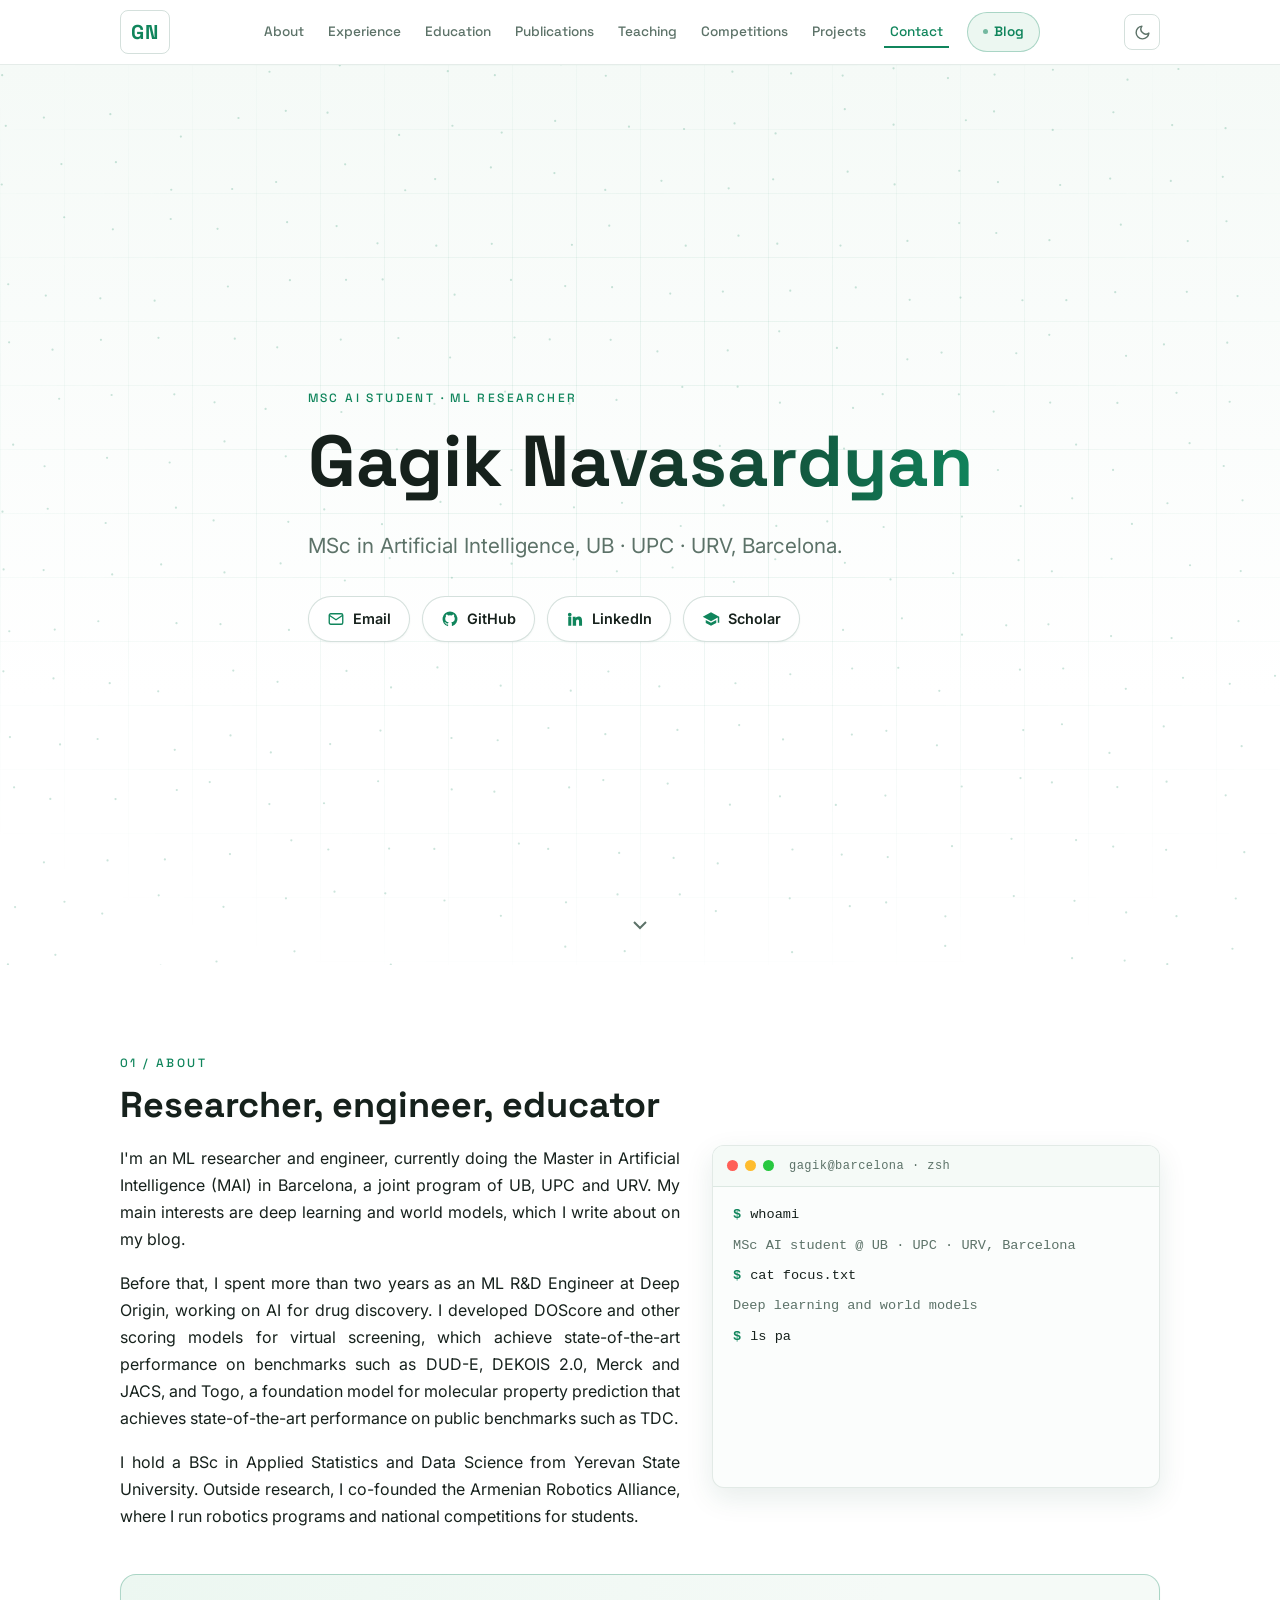
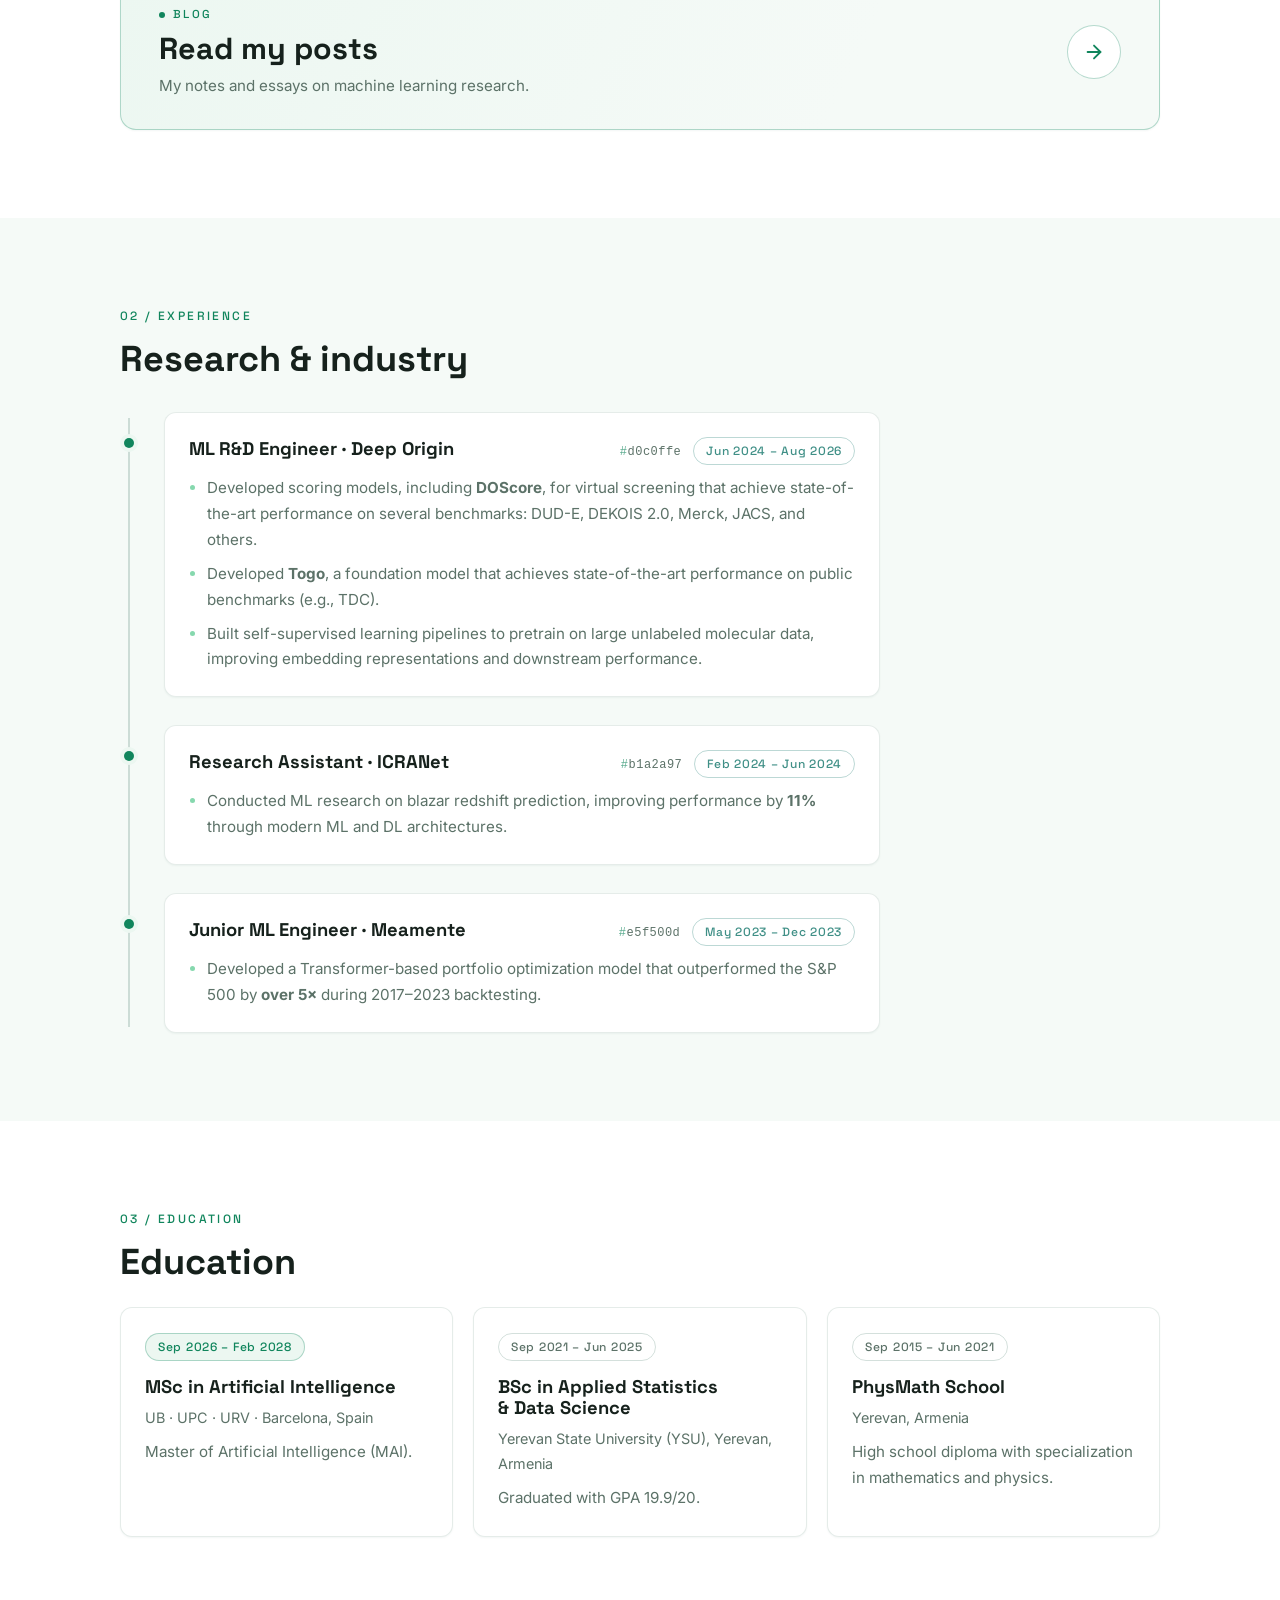
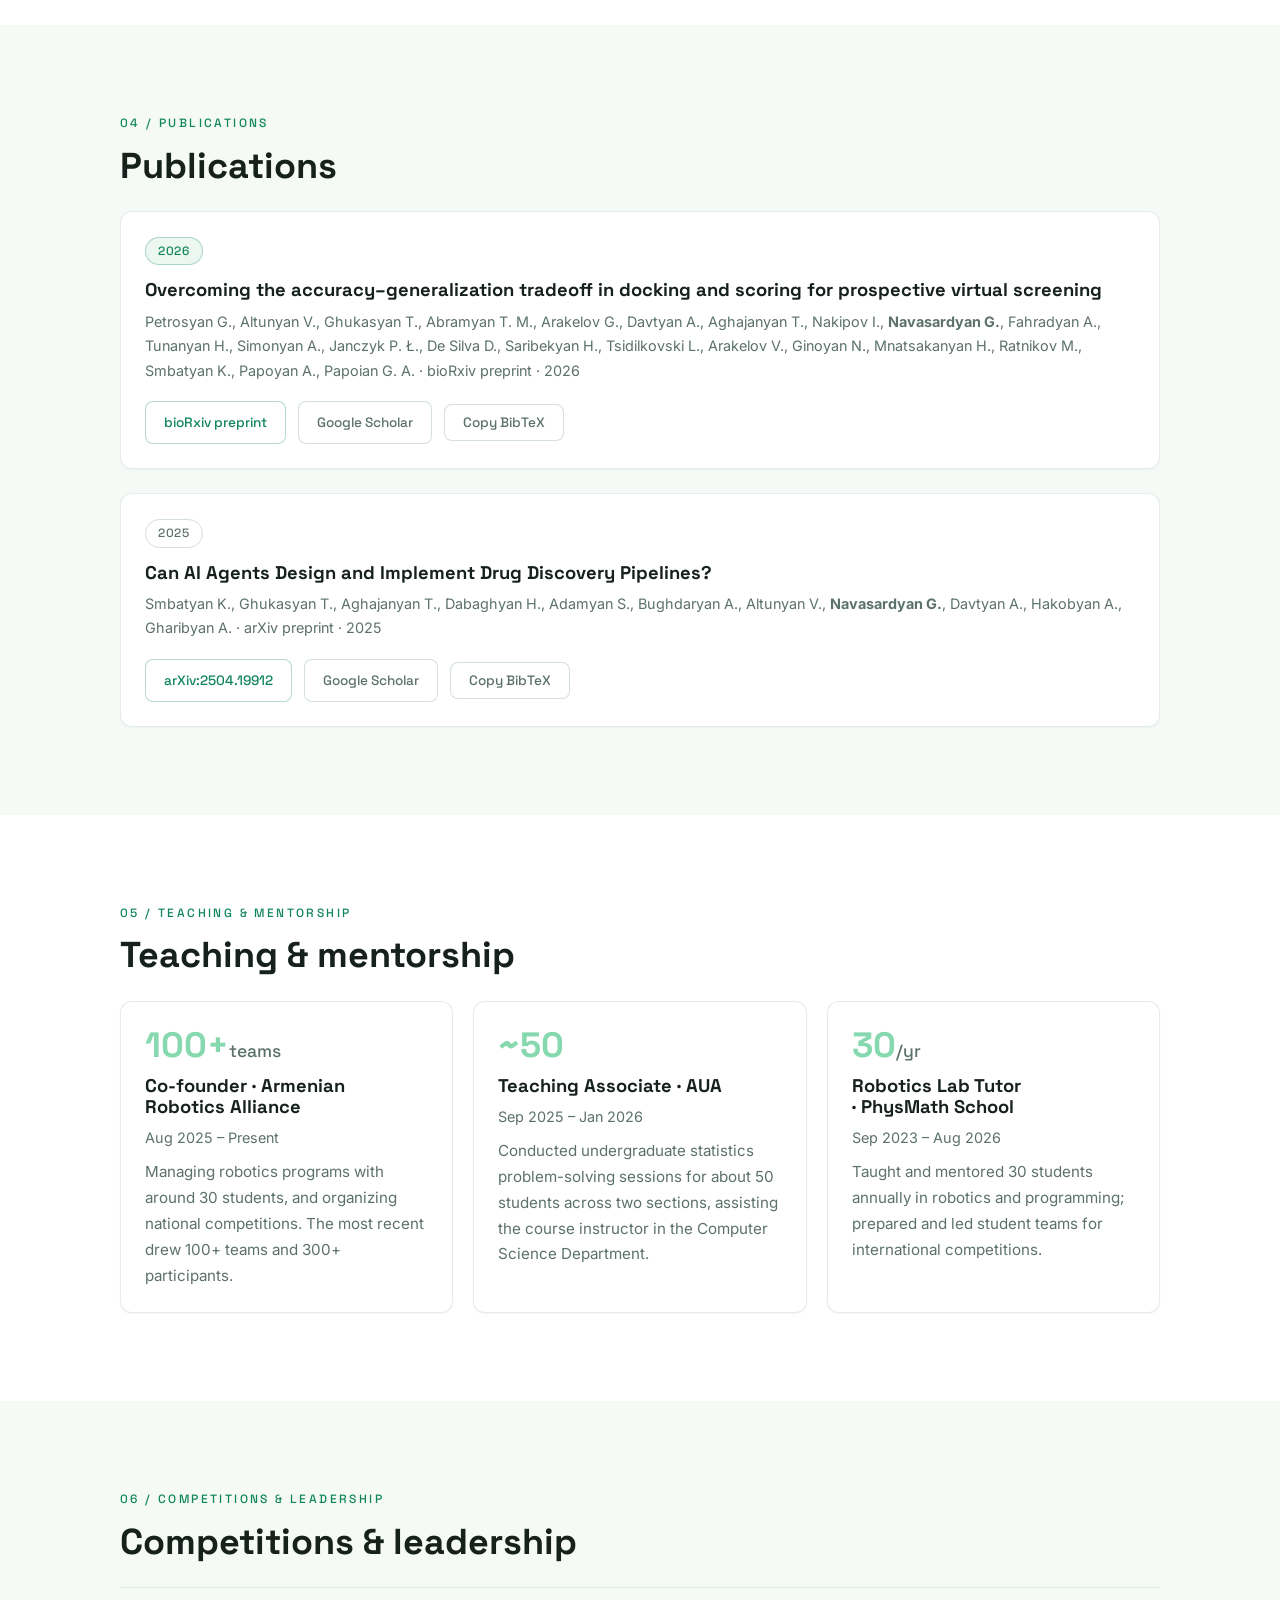
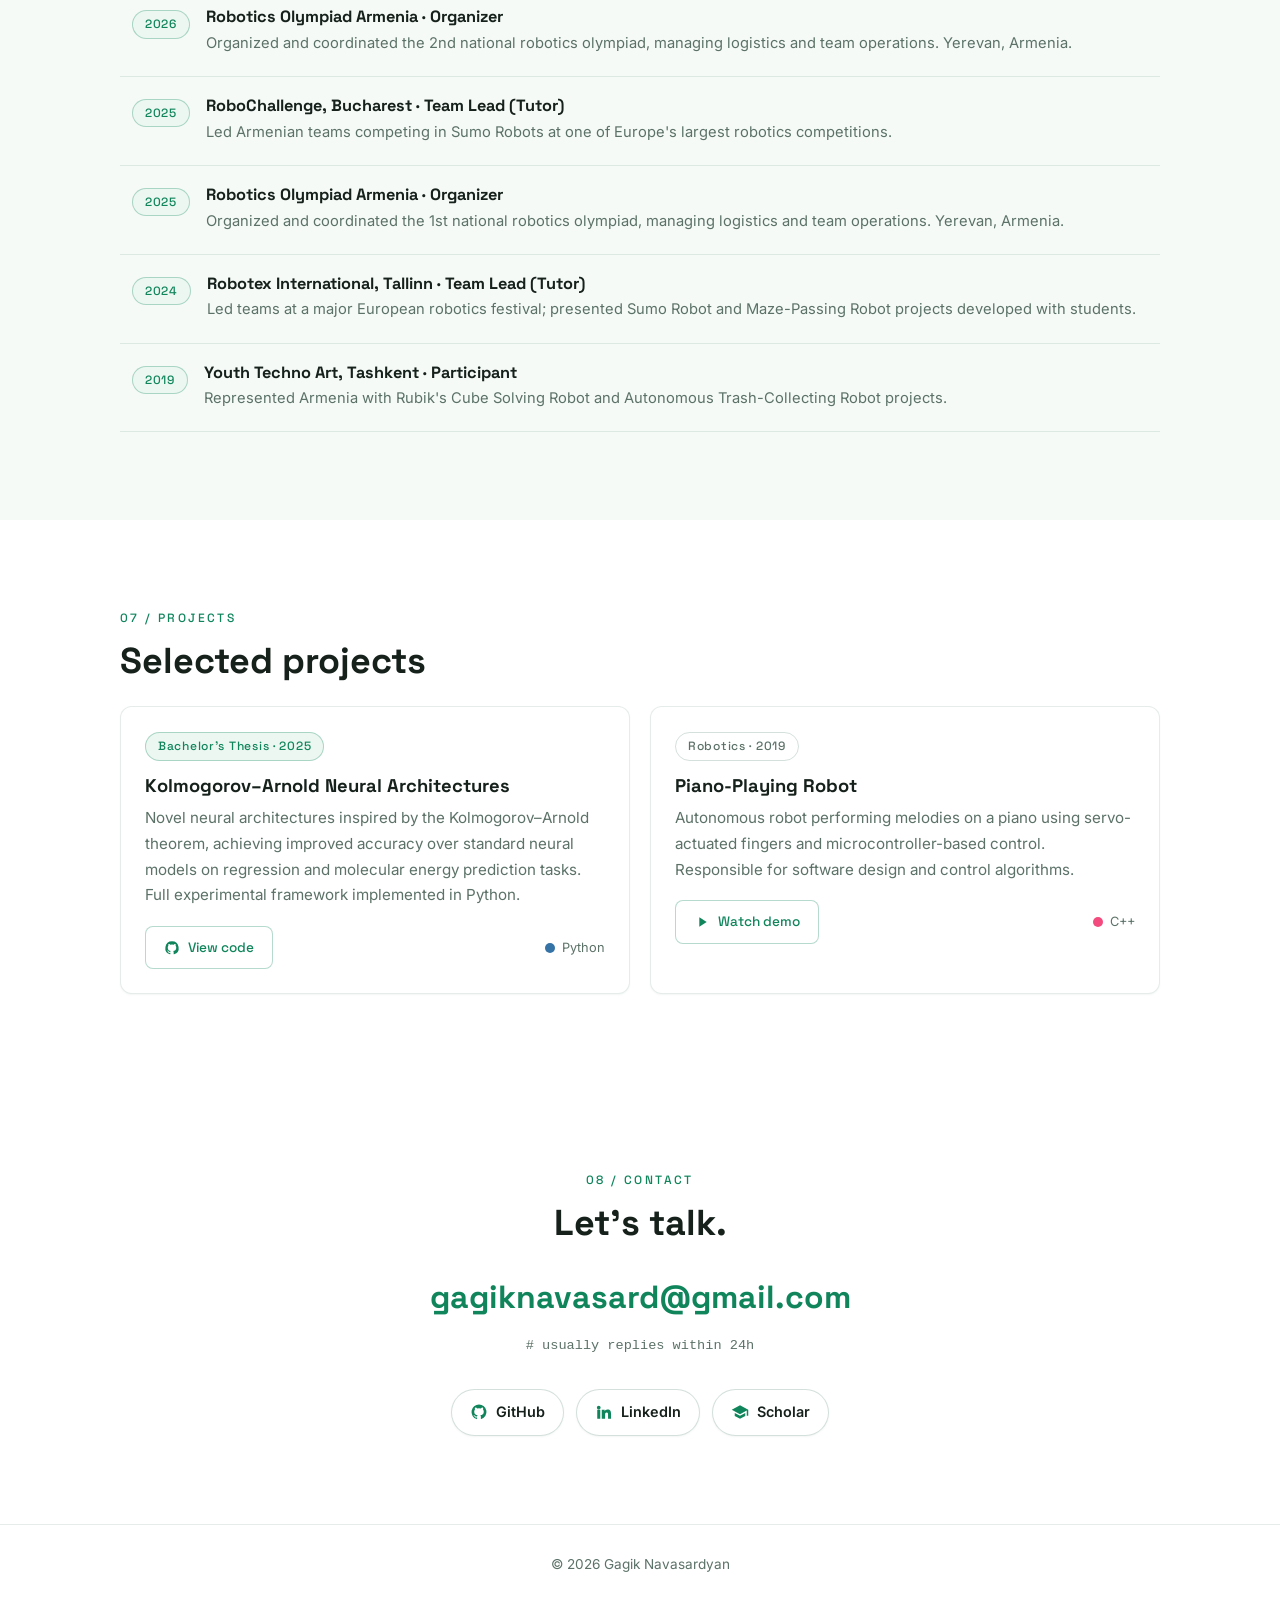
==== index.html @ 51a349b2 "Initial site" ====
<!DOCTYPE html>
<html lang="en">
<head>
  <meta charset="UTF-8">
  <meta name="viewport" content="width=device-width, initial-scale=1.0">
  <title>Gagik Navasardyan · MSc AI student · ML researcher</title>
  <meta name="description" content="Gagik Navasardyan, MSc student in Artificial Intelligence at UB · UPC · URV, Barcelona. Previously ML R&D Engineer at Deep Origin, building scoring and foundation models for virtual screening and drug discovery. Robotics educator and competition organizer.">
  <meta name="theme-color" content="#FFFFFF">
  <link rel="canonical" href="https://gagiknavasardyan.github.io/">

  <meta property="og:type" content="website">
  <meta property="og:title" content="Gagik Navasardyan · MSc AI student · ML researcher">
  <meta property="og:description" content="MSc in Artificial Intelligence, UB · UPC · URV, Barcelona. Previously ML R&D Engineer at Deep Origin, building scoring and foundation models for drug discovery.">
  <meta property="og:image" content="https://gagiknavasardyan.github.io/assets/og-image.png">
  <meta property="og:image:width" content="1200">
  <meta property="og:image:height" content="630">
  <meta property="og:image:alt" content="Gagik Navasardyan · MSc in Artificial Intelligence, UB · UPC · URV, Barcelona.">
  <meta property="og:url" content="https://gagiknavasardyan.github.io/">
  <meta name="twitter:card" content="summary_large_image">

  <link rel="icon" type="image/svg+xml" href="assets/favicon.svg">

  <link rel="preconnect" href="https://fonts.googleapis.com">
  <link rel="preconnect" href="https://fonts.gstatic.com" crossorigin>
  <link href="https://fonts.googleapis.com/css2?family=Inter:wght@400;600&family=Space+Grotesk:wght@500;700&display=swap" rel="stylesheet">

  <script src="theme.js"></script>
  <link rel="stylesheet" href="styles.css">
  <script src="script.js" defer></script>

  <script type="application/ld+json">
  {
    "@context": "https://schema.org",
    "@type": "Person",
    "name": "Gagik Navasardyan",
    "jobTitle": "MSc AI student",
    "alumniOf": [
      { "@type": "Organization", "name": "Deep Origin" },
      { "@type": "CollegeOrUniversity", "name": "Yerevan State University" }
    ],
    "affiliation": [
      { "@type": "CollegeOrUniversity", "name": "Universitat de Barcelona" },
      { "@type": "CollegeOrUniversity", "name": "Universitat Politècnica de Catalunya" },
      { "@type": "CollegeOrUniversity", "name": "Universitat Rovira i Virgili" }
    ],
    "address": { "@type": "PostalAddress", "addressLocality": "Barcelona", "addressCountry": "ES" },
    "email": "mailto:gagiknavasard@gmail.com",
    "sameAs": [
      "https://github.com/GagikNavasardyan",
      "https://www.linkedin.com/in/gagik-navasardyan-0b5483205/",
      "https://scholar.google.com/citations?user=1KbzXpUAAAAJ&hl=en"
    ]
  }
  </script>
</head>
<body>
  <a class="skip-link" href="#main">Skip to content</a>

  <header class="site-header">
    <nav class="nav container" aria-label="Main">
      <a class="nav-logo active" href="#hero" aria-label="Back to top">GN</a>
      <ul class="nav-menu" id="nav-menu">
        <li><a href="#about">About</a></li>
        <li><a href="#experience">Experience</a></li>
        <li><a href="#education">Education</a></li>
        <li><a href="#publications">Publications</a></li>
        <li><a href="#teaching">Teaching</a></li>
        <li><a href="#competitions">Competitions</a></li>
        <li><a href="#projects">Projects</a></li>
        <li><a href="#contact">Contact</a></li>
        <li><a class="nav-writing" href="writing/"><span class="nav-writing-dot" aria-hidden="true"></span>Blog</a></li>
      </ul>
      <div class="nav-actions">
          <button class="theme-toggle" type="button" aria-pressed="false" aria-label="Switch to dark theme" title="Toggle theme">
            <svg class="theme-icon theme-icon-sun" viewBox="0 0 24 24" width="17" height="17" aria-hidden="true" fill="none" stroke="currentColor" stroke-width="2" stroke-linecap="round"><circle cx="12" cy="12" r="4"/><path d="M12 2v2M12 20v2M4.9 4.9l1.4 1.4M17.7 17.7l1.4 1.4M2 12h2M20 12h2M4.9 19.1l1.4-1.4M17.7 6.3l1.4-1.4"/></svg>
            <svg class="theme-icon theme-icon-moon" viewBox="0 0 24 24" width="17" height="17" aria-hidden="true" fill="none" stroke="currentColor" stroke-width="2" stroke-linecap="round" stroke-linejoin="round"><path d="M21 12.8A9 9 0 1 1 11.2 3a7 7 0 0 0 9.8 9.8Z"/></svg>
          </button>
        <button class="nav-toggle" aria-expanded="false" aria-controls="nav-menu" aria-label="Toggle navigation">
          <span class="nav-toggle-bar"></span>
          <span class="nav-toggle-bar"></span>
        </button>
      </div>
    </nav>
  </header>

  <main id="main">

    <!-- ============ HERO ============ -->
    <section class="hero" id="hero" aria-label="Introduction">
      <canvas class="hero-canvas" aria-hidden="true"></canvas>
      <div class="hero-grid" aria-hidden="true"></div>
      <div class="hero-inner container">
        <p class="eyebrow">MSc AI student · ML researcher</p>
        <h1 class="hero-name">Gagik Navasardyan</h1>
        <p class="hero-subtitle">MSc in Artificial Intelligence, UB&nbsp;·&nbsp;UPC&nbsp;·&nbsp;URV, Barcelona.</p>
        <ul class="hero-links" aria-label="Contact links">
          <li>
            <a class="pill-link" href="mailto:gagiknavasard@gmail.com" aria-label="Email Gagik">
              <svg viewBox="0 0 24 24" width="18" height="18" aria-hidden="true" fill="none" stroke="currentColor" stroke-width="1.8"><rect x="3" y="5" width="18" height="14" rx="2"/><path d="m3 7 9 6 9-6"/></svg>
              <span>Email</span>
            </a>
          </li>
          <li>
            <a class="pill-link" href="https://github.com/GagikNavasardyan" target="_blank" rel="noopener" aria-label="GitHub profile">
              <svg viewBox="0 0 24 24" width="18" height="18" aria-hidden="true" fill="currentColor"><path d="M12 2a10 10 0 0 0-3.16 19.49c.5.09.68-.22.68-.48v-1.7c-2.78.6-3.37-1.34-3.37-1.34-.45-1.16-1.11-1.47-1.11-1.47-.9-.62.07-.6.07-.6 1 .07 1.53 1.03 1.53 1.03.9 1.52 2.34 1.08 2.91.83.09-.65.35-1.09.63-1.34-2.22-.25-4.56-1.11-4.56-4.94 0-1.09.39-1.98 1.03-2.68-.1-.25-.45-1.27.1-2.64 0 0 .84-.27 2.75 1.02a9.6 9.6 0 0 1 5 0c1.91-1.29 2.75-1.02 2.75-1.02.55 1.37.2 2.39.1 2.64.64.7 1.03 1.59 1.03 2.68 0 3.84-2.34 4.68-4.57 4.93.36.31.68.92.68 1.85V21c0 .27.18.58.69.48A10 10 0 0 0 12 2z"/></svg>
              <span>GitHub</span>
            </a>
          </li>
          <li>
            <a class="pill-link" href="https://www.linkedin.com/in/gagik-navasardyan-0b5483205/" target="_blank" rel="noopener" aria-label="LinkedIn profile">
              <svg viewBox="0 0 24 24" width="18" height="18" aria-hidden="true" fill="currentColor"><path d="M4.98 3.5a2.5 2.5 0 1 1 0 5 2.5 2.5 0 0 1 0-5zM3 9h4v12H3zM9 9h3.8v1.7h.05c.53-1 1.83-2.05 3.77-2.05 4.03 0 4.78 2.65 4.78 6.1V21h-4v-5.5c0-1.31-.02-3-1.83-3-1.83 0-2.11 1.43-2.11 2.9V21H9z"/></svg>
              <span>LinkedIn</span>
            </a>
          </li>
          <li>
            <a class="pill-link" href="https://scholar.google.com/citations?user=1KbzXpUAAAAJ&hl=en" target="_blank" rel="noopener" aria-label="Google Scholar profile">
              <svg viewBox="0 0 24 24" width="18" height="18" aria-hidden="true" fill="currentColor"><path d="M12 3 1 9l11 6 9-4.91V17h2V9L12 3zM5 13.18v4L12 21l7-3.82v-4L12 17l-7-3.82z"/></svg>
              <span>Scholar</span>
            </a>
          </li>
        </ul>
      </div>
      <a class="scroll-cue" href="#about" aria-label="Scroll to About section">
        <svg viewBox="0 0 24 24" width="24" height="24" aria-hidden="true" fill="none" stroke="currentColor" stroke-width="2"><path d="m6 9 6 6 6-6"/></svg>
      </a>
    </section>

    <!-- ============ ABOUT ============ -->
    <section class="section" id="about" aria-labelledby="about-title">
      <div class="container">
        <p class="eyebrow" data-reveal>01 / About</p>
        <h2 id="about-title" data-reveal>Researcher, engineer, educator</h2>
        <div class="about-grid">
          <div class="about-text" data-reveal>
            <p>I'm an ML researcher and engineer, currently doing the Master in Artificial Intelligence (MAI) in Barcelona, a joint program of UB, UPC and URV. My main interests are deep learning and world models, which I write about on my blog.</p>
            <p>Before that, I spent more than two years as an ML R&amp;D Engineer at Deep Origin, working on AI for drug discovery. I developed DOScore and other scoring models for virtual screening, which achieve state-of-the-art performance on benchmarks such as DUD-E, DEKOIS&nbsp;2.0, Merck and JACS, and Togo, a foundation model for molecular property prediction that achieves state-of-the-art performance on public benchmarks such as TDC.</p>
            <p>I hold a BSc in Applied Statistics and Data Science from Yerevan State University. Outside research, I co-founded the Armenian Robotics Alliance, where I run robotics programs and national competitions for students.</p>
          </div>
          <div class="terminal-card" data-reveal data-reveal-delay="1" aria-label="Profile summary">
            <div class="terminal-bar" aria-hidden="true">
              <span class="term-dot term-dot-r"></span>
              <span class="term-dot term-dot-y"></span>
              <span class="term-dot term-dot-g"></span>
              <span class="terminal-title">gagik@barcelona · zsh</span>
            </div>
            <div class="terminal-body" data-terminal>
              <p class="term-line"><span class="term-prompt">$</span>whoami</p>
              <p class="term-line term-out">MSc AI student @ UB · UPC · URV, Barcelona</p>
              <p class="term-line"><span class="term-prompt">$</span>cat focus.txt</p>
              <p class="term-line term-out">Deep learning and world models</p>
              <p class="term-line"><span class="term-prompt">$</span>ls past/</p>
              <p class="term-line term-out">ML R&amp;D Engineer @ Deep Origin · 2024–2026</p>
              <p class="term-line"><span class="term-prompt">$</span>status</p>
              <p class="term-line term-out"><span class="term-ok">●</span> open to research collaboration</p>
              <p class="term-line"><span class="term-prompt">$</span><span class="term-cursor"></span></p>
            </div>
          </div>
        </div>

        <a class="writing-cta" href="writing/" data-reveal>
          <span class="writing-cta-body">
            <span class="writing-cta-label">
              <span class="writing-cta-dot" aria-hidden="true"></span>
              Blog
            </span>
            <span class="writing-cta-title">Read my posts</span>
            <span class="writing-cta-note">My notes and essays on machine learning research.</span>
          </span>
          <span class="writing-cta-arrow" aria-hidden="true">
            <svg viewBox="0 0 24 24" width="22" height="22" fill="none" stroke="currentColor" stroke-width="2" stroke-linecap="round" stroke-linejoin="round"><path d="M5 12h14"/><path d="m12 5 7 7-7 7"/></svg>
          </span>
        </a>
      </div>
    </section>

    <!-- ============ EXPERIENCE ============ -->
    <section class="section section-alt" id="experience" aria-labelledby="experience-title">
      <div class="container">
        <p class="eyebrow" data-reveal>02 / Experience</p>
        <h2 id="experience-title" data-reveal>Research &amp; industry</h2>
        <ol class="timeline">
          <li class="timeline-item" data-reveal>
            <div class="card timeline-card">
              <div class="card-head">
                <h3>ML R&amp;D Engineer · Deep Origin</h3>
                <span class="head-meta"><span class="commit-hash" aria-hidden="true">d0c0ffe</span><span class="date-pill">Jun 2024 – Aug 2026</span></span>
              </div>
              <ul class="card-bullets">
                <li>Developed scoring models, including <strong>DOScore</strong>, for virtual screening that achieve state-of-the-art performance on several benchmarks: DUD-E, DEKOIS 2.0, Merck, JACS, and others.</li>
                <li>Developed <strong>Togo</strong>, a foundation model that achieves state-of-the-art performance on public benchmarks (e.g., TDC).</li>
                <li>Built self-supervised learning pipelines to pretrain on large unlabeled molecular data, improving embedding representations and downstream performance.</li>
              </ul>
            </div>
            <div class="exp-art" aria-hidden="true">
              <img class="exp-art-logo logo-wide" src="assets/logos/deeporigin.png" alt="" loading="lazy">
            </div>
          </li>
          <li class="timeline-item" data-reveal data-reveal-delay="1">
            <div class="card timeline-card">
              <div class="card-head">
                <h3>Research Assistant · ICRANet</h3>
                <span class="head-meta"><span class="commit-hash" aria-hidden="true">b1a2a97</span><span class="date-pill">Feb 2024 – Jun 2024</span></span>
              </div>
              <ul class="card-bullets">
                <li>Conducted ML research on blazar redshift prediction, improving performance by <strong>11%</strong> through modern ML and DL architectures.</li>
              </ul>
            </div>
            <div class="exp-art" aria-hidden="true">
              <img class="exp-art-logo logo-tile" src="assets/logos/icranet.png" alt="" loading="lazy">
            </div>
          </li>
          <li class="timeline-item" data-reveal data-reveal-delay="2">
            <div class="card timeline-card">
              <div class="card-head">
                <h3>Junior ML Engineer · Meamente</h3>
                <span class="head-meta"><span class="commit-hash" aria-hidden="true">e5f500d</span><span class="date-pill">May 2023 – Dec 2023</span></span>
              </div>
              <ul class="card-bullets">
                <li>Developed a Transformer-based portfolio optimization model that outperformed the S&amp;P 500 by <strong>over 5×</strong> during 2017–2023 backtesting.</li>
              </ul>
            </div>
          </li>
        </ol>
      </div>
    </section>

    <!-- ============ EDUCATION ============ -->
    <section class="section" id="education" aria-labelledby="education-title">
      <div class="container">
        <p class="eyebrow" data-reveal>03 / Education</p>
        <h2 id="education-title" data-reveal>Education</h2>
        <div class="card-grid card-grid-3">
          <article class="flip-card" data-reveal tabindex="0">
            <div class="flip-inner">
              <div class="card flip-front">
                <span class="tag-pill">Sep 2026 – Feb 2028</span>
                <h3>MSc in Artificial Intelligence</h3>
                <p class="card-org">UB · UPC · URV · Barcelona, Spain</p>
                <p class="card-note">Master of Artificial Intelligence (MAI).</p>
              </div>
              <div class="card flip-back" aria-hidden="true">
                <div class="logo-triangle">
                  <span class="logo-badge logo-ub"><img src="assets/logos/ub.png" alt="Universitat de Barcelona" loading="lazy"></span>
                  <span class="logo-badge logo-urv"><img src="assets/logos/urv.png" alt="Universitat Rovira i Virgili" loading="lazy"></span>
                  <span class="logo-badge logo-upc logo-fill"><img src="assets/logos/upc.svg" alt="Universitat Politècnica de Catalunya" loading="lazy"></span>
                </div>
              </div>
            </div>
          </article>
          <article class="flip-card" data-reveal data-reveal-delay="1" tabindex="0">
            <div class="flip-inner">
              <div class="card flip-front">
                <span class="tag-pill tag-muted">Sep 2021 – Jun 2025</span>
                <h3>BSc in Applied Statistics &amp; Data Science</h3>
                <p class="card-org">Yerevan State University (YSU), Yerevan, Armenia</p>
                <p class="card-note">Graduated with GPA 19.9/20.</p>
              </div>
              <div class="card flip-back" aria-hidden="true">
                <span class="logo-badge logo-lg logo-fill logo-ysu"><img src="assets/logos/ysu.png" alt="Yerevan State University" loading="lazy"></span>
              </div>
            </div>
          </article>
          <article class="flip-card" data-reveal data-reveal-delay="2" tabindex="0">
            <div class="flip-inner">
              <div class="card flip-front">
                <span class="tag-pill tag-muted">Sep 2015 – Jun 2021</span>
                <h3>PhysMath School</h3>
                <p class="card-org">Yerevan, Armenia</p>
                <p class="card-note">High school diploma with specialization in mathematics and physics.</p>
              </div>
              <div class="card flip-back" aria-hidden="true">
                <span class="logo-badge logo-lg logo-fill"><img src="assets/logos/physmath.jpg" alt="PhysMath School" loading="lazy"></span>
              </div>
            </div>
          </article>
        </div>
      </div>
    </section>

    <!-- ============ PUBLICATIONS ============ -->
    <section class="section section-alt" id="publications" aria-labelledby="publications-title">
      <div class="container">
        <p class="eyebrow" data-reveal>04 / Publications</p>
        <h2 id="publications-title" data-reveal>Publications</h2>
        <article class="card pub-card" data-reveal>
          <span class="tag-pill">2026</span>
          <h3>Overcoming the accuracy–generalization tradeoff in docking and scoring for prospective virtual screening</h3>
          <p class="pub-meta">Petrosyan G., Altunyan V., Ghukasyan T., Abramyan T. M., Arakelov G., Davtyan A., Aghajanyan T., Nakipov I., <strong>Navasardyan G.</strong>, Fahradyan A., Tunanyan H., Simonyan A., Janczyk P. Ł., De Silva D., Saribekyan H., Tsidilkovski L., Arakelov V., Ginoyan N., Mnatsakanyan H., Ratnikov M., Smbatyan K., Papoyan A., Papoian G. A. · bioRxiv preprint · 2026</p>
          <div class="card-actions">
            <a class="btn" href="https://www.biorxiv.org/content/10.64898/2026.08.03.742480v1" target="_blank" rel="noopener">bioRxiv preprint</a>
            <a class="btn btn-ghost" href="https://scholar.google.com/citations?view_op=view_citation&amp;hl=en&amp;user=1KbzXpUAAAAJ&amp;citation_for_view=1KbzXpUAAAAJ:u-x6o8ySG0sC" target="_blank" rel="noopener">Google Scholar</a>
            <button class="btn btn-ghost bibtex-btn" type="button">Copy BibTeX</button>
          </div>
          <pre class="bibtex-src" hidden>@article{petrosyan2026overcoming,
  title={Overcoming the accuracy-generalization tradeoff in docking and scoring for prospective virtual screening},
  author={Petrosyan, G. and Altunyan, V. and Ghukasyan, T. and Abramyan, T. M. and Arakelov, G. and Davtyan, A. and Aghajanyan, T. and Nakipov, I. and Navasardyan, G. and Fahradyan, A. and Tunanyan, H. and Simonyan, A. and Janczyk, P. {\L}. and De Silva, D. and Saribekyan, H. and Tsidilkovski, L. and Arakelov, V. and Ginoyan, N. and Mnatsakanyan, H. and Ratnikov, M. and Smbatyan, K. and Papoyan, A. and Papoian, G. A.},
  journal={bioRxiv},
  year={2026},
  doi={10.64898/2026.08.03.742480}
}</pre>
        </article>
        <article class="card pub-card" data-reveal data-reveal-delay="1">
          <span class="tag-pill tag-muted">2025</span>
          <h3>Can AI Agents Design and Implement Drug Discovery Pipelines?</h3>
          <p class="pub-meta">Smbatyan K., Ghukasyan T., Aghajanyan T., Dabaghyan H., Adamyan S., Bughdaryan A., Altunyan V., <strong>Navasardyan G.</strong>, Davtyan A., Hakobyan A., Gharibyan A. · arXiv preprint · 2025</p>
          <div class="card-actions">
            <a class="btn" href="https://arxiv.org/abs/2504.19912" target="_blank" rel="noopener">arXiv:2504.19912</a>
            <a class="btn btn-ghost" href="https://scholar.google.com/citations?user=1KbzXpUAAAAJ&hl=en" target="_blank" rel="noopener">Google Scholar</a>
            <button class="btn btn-ghost bibtex-btn" type="button">Copy BibTeX</button>
          </div>
          <pre class="bibtex-src" hidden>@article{smbatyan2025can,
  title={Can AI Agents Design and Implement Drug Discovery Pipelines?},
  author={Smbatyan, K. and Ghukasyan, T. and Aghajanyan, T. and Dabaghyan, H. and Adamyan, S. and Bughdaryan, A. and Altunyan, V. and Navasardyan, G. and Davtyan, A. and Hakobyan, A. and Gharibyan, A.},
  journal={arXiv preprint arXiv:2504.19912},
  year={2025}
}</pre>
        </article>
      </div>
    </section>

    <!-- ============ TEACHING ============ -->
    <section class="section" id="teaching" aria-labelledby="teaching-title">
      <div class="container">
        <p class="eyebrow" data-reveal>05 / Teaching &amp; Mentorship</p>
        <h2 id="teaching-title" data-reveal>Teaching &amp; mentorship</h2>
        <div class="card-grid card-grid-3">
          <article class="card teach-card" data-reveal>
            <span class="teach-seal" aria-hidden="true"><img src="assets/logos/ara.jpg" alt="" loading="lazy"></span>
            <span class="teach-stat" aria-hidden="true">100+<span class="stat-unit">teams</span></span>
            <h3>Co-founder · Armenian Robotics Alliance</h3>
            <p class="card-org">Aug 2025 – Present</p>
            <p class="card-note">Managing robotics programs with around 30 students, and organizing national competitions. The most recent drew 100+ teams and 300+ participants.</p>
          </article>
          <article class="card teach-card" data-reveal data-reveal-delay="1">
            <span class="teach-seal seal-wide" aria-hidden="true"><img src="assets/logos/aua.png" alt="" loading="lazy"></span>
            <span class="teach-stat" aria-hidden="true">~50</span>
            <h3>Teaching Associate · AUA</h3>
            <p class="card-org">Sep 2025 – Jan 2026</p>
            <p class="card-note">Conducted undergraduate statistics problem-solving sessions for about 50 students across two sections, assisting the course instructor in the Computer Science Department.</p>
          </article>
          <article class="card teach-card" data-reveal data-reveal-delay="2">
            <span class="teach-seal seal-fill" aria-hidden="true"><img src="assets/logos/physmath.jpg" alt="" loading="lazy"></span>
            <span class="teach-stat" aria-hidden="true">30<span class="stat-unit">/yr</span></span>
            <h3>Robotics Lab Tutor · PhysMath School</h3>
            <p class="card-org">Sep 2023 – Aug 2026</p>
            <p class="card-note">Taught and mentored 30 students annually in robotics and programming; prepared and led student teams for international competitions.</p>
          </article>
        </div>
      </div>
    </section>

    <!-- ============ COMPETITIONS ============ -->
    <section class="section section-alt" id="competitions" aria-labelledby="competitions-title">
      <div class="container">
        <p class="eyebrow" data-reveal>06 / Competitions &amp; Leadership</p>
        <h2 id="competitions-title" data-reveal>Competitions &amp; leadership</h2>
        <ul class="comp-list">
          <li class="comp-row" data-reveal>
            <span class="year-pill">2026</span>
            <div>
              <h3>Robotics Olympiad Armenia · Organizer</h3>
              <p>Organized and coordinated the 2nd national robotics olympiad, managing logistics and team operations. Yerevan, Armenia.</p>
            </div>
          </li>
          <li class="comp-row" data-reveal>
            <span class="year-pill">2025</span>
            <div>
              <h3>RoboChallenge, Bucharest · Team Lead (Tutor)</h3>
              <p>Led Armenian teams competing in Sumo Robots at one of Europe's largest robotics competitions.</p>
            </div>
          </li>
          <li class="comp-row" data-reveal>
            <span class="year-pill">2025</span>
            <div>
              <h3>Robotics Olympiad Armenia · Organizer</h3>
              <p>Organized and coordinated the 1st national robotics olympiad, managing logistics and team operations. Yerevan, Armenia.</p>
            </div>
          </li>
          <li class="comp-row" data-reveal>
            <span class="year-pill">2024</span>
            <div>
              <h3>Robotex International, Tallinn · Team Lead (Tutor)</h3>
              <p>Led teams at a major European robotics festival; presented Sumo Robot and Maze-Passing Robot projects developed with students.</p>
            </div>
          </li>
          <li class="comp-row" data-reveal>
            <span class="year-pill">2019</span>
            <div>
              <h3>Youth Techno Art, Tashkent · Participant</h3>
              <p>Represented Armenia with Rubik's Cube Solving Robot and Autonomous Trash-Collecting Robot projects.</p>
            </div>
          </li>
        </ul>
      </div>
    </section>

    <!-- ============ PROJECTS ============ -->
    <section class="section" id="projects" aria-labelledby="projects-title">
      <div class="container">
        <p class="eyebrow" data-reveal>07 / Projects</p>
        <h2 id="projects-title" data-reveal>Selected projects</h2>
        <div class="card-grid card-grid-2">
          <article class="card project-card" data-reveal>
            <span class="tag-pill">Bachelor's Thesis · 2025</span>
            <h3>Kolmogorov–Arnold Neural Architectures</h3>
            <p class="card-note">Novel neural architectures inspired by the Kolmogorov–Arnold theorem, achieving improved accuracy over standard neural models on regression and molecular energy prediction tasks. Full experimental framework implemented in Python.</p>
            <div class="card-actions">
              <a class="btn" href="https://github.com/GagikNavasardyan/SoftH" target="_blank" rel="noopener">
                <svg viewBox="0 0 24 24" width="16" height="16" aria-hidden="true" fill="currentColor"><path d="M12 2a10 10 0 0 0-3.16 19.49c.5.09.68-.22.68-.48v-1.7c-2.78.6-3.37-1.34-3.37-1.34-.45-1.16-1.11-1.47-1.11-1.47-.9-.62.07-.6.07-.6 1 .07 1.53 1.03 1.53 1.03.9 1.52 2.34 1.08 2.91.83.09-.65.35-1.09.63-1.34-2.22-.25-4.56-1.11-4.56-4.94 0-1.09.39-1.98 1.03-2.68-.1-.25-.45-1.27.1-2.64 0 0 .84-.27 2.75 1.02a9.6 9.6 0 0 1 5 0c1.91-1.29 2.75-1.02 2.75-1.02.55 1.37.2 2.39.1 2.64.64.7 1.03 1.59 1.03 2.68 0 3.84-2.34 4.68-4.57 4.93.36.31.68.92.68 1.85V21c0 .27.18.58.69.48A10 10 0 0 0 12 2z"/></svg>
                View code
              </a>
              <span class="lang-chip"><span class="lang-dot" style="--lang: #3572A5"></span>Python</span>
            </div>
          </article>
          <article class="card project-card" data-reveal data-reveal-delay="1">
            <span class="tag-pill tag-muted">Robotics · 2019</span>
            <h3>Piano-Playing Robot</h3>
            <p class="card-note">Autonomous robot performing melodies on a piano using servo-actuated fingers and microcontroller-based control. Responsible for software design and control algorithms.</p>
            <div class="card-actions">
              <a class="btn" href="https://www.youtube.com/watch?v=uK00J8tPL40" target="_blank" rel="noopener">
                <svg viewBox="0 0 24 24" width="16" height="16" aria-hidden="true" fill="currentColor"><path d="M8 5v14l11-7z"/></svg>
                Watch demo
              </a>
              <span class="lang-chip"><span class="lang-dot" style="--lang: #F34B7D"></span>C++</span>
            </div>
          </article>
        </div>
      </div>
    </section>

    <!-- ============ CONTACT ============ -->
    <section class="section contact" id="contact" aria-labelledby="contact-title">
      <canvas class="contact-canvas" aria-hidden="true"></canvas>
      <div class="container">
        <p class="eyebrow" data-reveal>08 / Contact</p>
        <h2 id="contact-title" data-reveal>Let's talk.</h2>
        <a class="contact-email" href="mailto:gagiknavasard@gmail.com" data-reveal>gagiknavasard@gmail.com</a>
        <p class="contact-comment" data-reveal aria-hidden="true"># usually replies within 24h</p>
        <ul class="hero-links contact-links" aria-label="Contact links" data-reveal>
          <li><a class="pill-link" href="https://github.com/GagikNavasardyan" target="_blank" rel="noopener" aria-label="GitHub profile"><svg viewBox="0 0 24 24" width="18" height="18" aria-hidden="true" fill="currentColor"><path d="M12 2a10 10 0 0 0-3.16 19.49c.5.09.68-.22.68-.48v-1.7c-2.78.6-3.37-1.34-3.37-1.34-.45-1.16-1.11-1.47-1.11-1.47-.9-.62.07-.6.07-.6 1 .07 1.53 1.03 1.53 1.03.9 1.52 2.34 1.08 2.91.83.09-.65.35-1.09.63-1.34-2.22-.25-4.56-1.11-4.56-4.94 0-1.09.39-1.98 1.03-2.68-.1-.25-.45-1.27.1-2.64 0 0 .84-.27 2.75 1.02a9.6 9.6 0 0 1 5 0c1.91-1.29 2.75-1.02 2.75-1.02.55 1.37.2 2.39.1 2.64.64.7 1.03 1.59 1.03 2.68 0 3.84-2.34 4.68-4.57 4.93.36.31.68.92.68 1.85V21c0 .27.18.58.69.48A10 10 0 0 0 12 2z"/></svg><span>GitHub</span></a></li>
          <li><a class="pill-link" href="https://www.linkedin.com/in/gagik-navasardyan-0b5483205/" target="_blank" rel="noopener" aria-label="LinkedIn profile"><svg viewBox="0 0 24 24" width="18" height="18" aria-hidden="true" fill="currentColor"><path d="M4.98 3.5a2.5 2.5 0 1 1 0 5 2.5 2.5 0 0 1 0-5zM3 9h4v12H3zM9 9h3.8v1.7h.05c.53-1 1.83-2.05 3.77-2.05 4.03 0 4.78 2.65 4.78 6.1V21h-4v-5.5c0-1.31-.02-3-1.83-3-1.83 0-2.11 1.43-2.11 2.9V21H9z"/></svg><span>LinkedIn</span></a></li>
          <li><a class="pill-link" href="https://scholar.google.com/citations?user=1KbzXpUAAAAJ&hl=en" target="_blank" rel="noopener" aria-label="Google Scholar profile"><svg viewBox="0 0 24 24" width="18" height="18" aria-hidden="true" fill="currentColor"><path d="M12 3 1 9l11 6 9-4.91V17h2V9L12 3zM5 13.18v4L12 21l7-3.82v-4L12 17l-7-3.82z"/></svg><span>Scholar</span></a></li>
        </ul>
      </div>
    </section>
  </main>

  <footer class="site-footer">
    <div class="container">
      <p>© 2026 Gagik Navasardyan</p>
    </div>
  </footer>
</body>
</html>
---- styles.css ----
/* ============================================================
   Gagik Navasardyan — personal site
   Design tokens — light theme, white + soft green
   ============================================================ */
:root {
  color-scheme: light;

  /* surfaces */
  --bg: #FFFFFF;
  --bg-elevated: #F5FAF7;      /* barely-there green wash for alt sections */
  --surface: #FFFFFF;
  --wash: #ECF7F1;             /* light green fill for tinted chips/hovers */
  --tint: rgba(16, 133, 92, 0.05);

  /* lines */
  --border: rgba(20, 83, 60, 0.11);
  --border-muted: rgba(20, 83, 60, 0.18);
  --border-accent: rgba(16, 133, 92, 0.30);
  --border-accent-strong: rgba(16, 133, 92, 0.55);

  /* ink */
  --text: #16211C;
  --text-muted: #5C7268;

  /* green */
  --accent: #10855C;           /* 4.7:1 on white — safe for text */
  --accent-strong: #0A6B49;    /* hover / pressed */
  --accent-soft: #86D8AE;      /* decorative only, never text */
  --accent-2: #3F8F86;         /* muted teal-green, secondary meta */

  /* depth — soft green-grey shadows instead of neon glow */
  --glow: rgba(16, 133, 92, 0.16);
  --shadow-sm: 0 1px 2px rgba(20, 83, 60, 0.05);
  --shadow-lift: 0 10px 28px rgba(20, 83, 60, 0.10);

  /* theme-dependent one-offs — these used to be hardcoded inline */
  --on-accent: #FFFFFF;              /* text sitting on a filled accent pill */
  --header-bg: rgba(255, 255, 255, 0.8);
  --menu-bg: rgba(255, 255, 255, 0.97);
  --terminal-bg: #FBFDFC;
  --grid-line: rgba(16, 133, 92, 0.07);
  --hero-from: #16211C;              /* the name gradient */
  --hero-to: #10855C;
  --halo-1: rgba(134, 216, 174, 0.30);
  --halo-2: rgba(134, 216, 174, 0.12);
  --halo-blend: multiply;
  --card-sheen: rgba(16, 133, 92, 0.06);
  --accent-2-line: rgba(63, 143, 134, 0.35);
  --accent-2-line-strong: rgba(63, 143, 134, 0.4);

  --font-head: "Space Grotesk", system-ui, -apple-system, sans-serif;
  --font-body: "Inter", system-ui, -apple-system, sans-serif;
  --nav-height: 64px;
}

/* ============================================================
   Dark theme

   theme.js sets data-theme on <html> before first paint, from
   localStorage or the OS preference, so there is no flash. Every
   value below overrides a token above — nothing else changes.
   ============================================================ */
:root[data-theme="dark"] {
  color-scheme: dark;

  --bg: #0E1512;
  --bg-elevated: #131C18;
  --surface: #131C18;
  --wash: #18261F;
  --tint: rgba(134, 216, 174, 0.06);

  --border: rgba(134, 216, 174, 0.13);
  --border-muted: rgba(134, 216, 174, 0.22);
  --border-accent: rgba(134, 216, 174, 0.32);
  --border-accent-strong: rgba(134, 216, 174, 0.55);

  --text: #E6EFEA;
  --text-muted: #9DB3A8;

  /* On a near-black ground the light-theme greens fail contrast, so the
     ramp inverts: accent gets lighter on hover, not darker. */
  --accent: #5FCF9B;
  --accent-strong: #8FE3BB;
  --accent-soft: #2C6E52;
  --accent-2: #6FB3AA;

  --glow: rgba(95, 207, 155, 0.14);
  --shadow-sm: 0 1px 2px rgba(0, 0, 0, 0.4);
  --shadow-lift: 0 10px 28px rgba(0, 0, 0, 0.45);

  --on-accent: #08120E;
  --header-bg: rgba(14, 21, 18, 0.82);
  --menu-bg: rgba(14, 21, 18, 0.97);
  --terminal-bg: #101815;
  --grid-line: rgba(134, 216, 174, 0.05);
  --hero-from: #E6EFEA;
  --hero-to: #5FCF9B;
  --halo-1: rgba(95, 207, 155, 0.16);
  --halo-2: rgba(95, 207, 155, 0.07);
  --halo-blend: screen;              /* multiply is invisible on dark */
  --card-sheen: rgba(134, 216, 174, 0.07);
  --accent-2-line: rgba(111, 179, 170, 0.35);
  --accent-2-line-strong: rgba(111, 179, 170, 0.45);
}

/* ============ Reset & base ============ */
*, *::before, *::after { box-sizing: border-box; }

html {
  scroll-padding-top: calc(var(--nav-height) + 16px);
}
@media (prefers-reduced-motion: no-preference) {
  html { scroll-behavior: smooth; }
}

body {
  margin: 0;
  background: var(--bg);
  color: var(--text);
  font-family: var(--font-body);
  font-size: 1rem;
  line-height: 1.7;
  -webkit-font-smoothing: antialiased;
}

img, svg { display: block; max-width: 100%; }
ul, ol { margin: 0; padding: 0; list-style: none; }
p { margin: 0 0 1em; }
p:last-child { margin-bottom: 0; }

h1, h2, h3, h4 {
  font-family: var(--font-head);
  font-weight: 700;
  line-height: 1.15;
  margin: 0 0 0.5em;
  text-wrap: balance;
}
h2 { font-size: clamp(1.6rem, 3vw, 2.25rem); }
h3 { font-size: 1.15rem; }
h4 { font-size: 1rem; }

a {
  color: var(--accent);
  text-decoration: none;
}
a:hover { color: var(--accent-strong); }

:focus-visible {
  outline: 2px solid var(--accent);
  outline-offset: 3px;
  border-radius: 2px;
}

.container {
  max-width: 1080px;
  margin-inline: auto;
  padding-inline: 20px;
}

.skip-link {
  position: absolute;
  top: -100%;
  left: 16px;
  z-index: 100;
  padding: 10px 16px;
  background: var(--surface);
  border: 1px solid var(--accent);
  border-radius: 8px;
  box-shadow: var(--shadow-lift);
  color: var(--text);
}
.skip-link:focus { top: 12px; }

/* ============ Eyebrow labels ============ */
.eyebrow {
  font-family: var(--font-head);
  font-weight: 500;
  font-size: 0.75rem;
  letter-spacing: 0.2em;
  text-transform: uppercase;
  color: var(--accent);
  margin-bottom: 0.75rem;
}

/* ============ Nav ============ */
.site-header {
  position: sticky;
  top: 0;
  z-index: 50;
  background: var(--header-bg);
  -webkit-backdrop-filter: blur(12px);
  backdrop-filter: blur(12px);
  border-bottom: 1px solid var(--border);
}
html.js .site-header::after {
  content: "";
  position: absolute;
  left: 0;
  right: 0;
  bottom: -1px;
  height: 2px;
  transform-origin: left;
  transform: scaleX(var(--scroll-progress, 0));
  background: linear-gradient(90deg, var(--accent), var(--accent-soft));
}

.nav {
  display: flex;
  align-items: center;
  justify-content: space-between;
  height: var(--nav-height);
}

.nav-logo {
  font-family: var(--font-head);
  font-weight: 700;
  font-size: 1.25rem;
  letter-spacing: 0.05em;
  color: var(--text);
  border: 1px solid var(--border-muted);
  border-radius: 8px;
  padding: 4px 10px;
  transition: border-color 250ms ease, background-color 250ms ease, color 250ms ease;
}
/* On the portfolio the lettering goes green — the box stays as it is. Declared
   before :hover so the hover state still reads normally on top of it. */
.nav-logo.active { color: var(--accent); }

.nav-logo:hover {
  color: var(--accent);
  border-color: var(--border-accent);
  background: var(--wash);
}

.nav-toggle {
  display: flex;
  flex-direction: column;
  justify-content: center;
  gap: 6px;
  width: 44px;
  height: 44px;
  padding: 10px;
  background: none;
  border: 1px solid var(--border-muted);
  border-radius: 8px;
  cursor: pointer;
}
.nav-toggle-bar {
  display: block;
  height: 2px;
  width: 100%;
  background: var(--text);
  border-radius: 2px;
  transition: transform 250ms ease;
}
.nav-toggle[aria-expanded="true"] .nav-toggle-bar:first-child { transform: translateY(4px) rotate(45deg); }
.nav-toggle[aria-expanded="true"] .nav-toggle-bar:last-child { transform: translateY(-4px) rotate(-45deg); }

/* Controls that sit apart from the links, hard right. Grouping the theme
   toggle with the hamburger keeps them together on mobile, where the menu
   itself is absolutely positioned and out of the flex flow. */
.nav-actions {
  display: flex;
  align-items: center;
  gap: 10px;
}

.theme-toggle {
  display: inline-flex;
  align-items: center;
  justify-content: center;
  width: 36px;
  height: 36px;
  padding: 0;
  background: none;
  border: 1px solid var(--border-muted);
  border-radius: 8px;
  color: var(--text-muted);
  cursor: pointer;
  transition: color 200ms ease, border-color 200ms ease, background-color 200ms ease;
}
.theme-toggle:hover {
  color: var(--accent);
  border-color: var(--border-accent);
  background: var(--wash);
}
.theme-icon { display: none; }
:root[data-theme="light"] .theme-icon-moon,
:root:not([data-theme="dark"]) .theme-icon-moon { display: block; }
:root[data-theme="dark"] .theme-icon-sun { display: block; }

.nav-menu {
  display: none;
  position: absolute;
  top: var(--nav-height);
  left: 0;
  right: 0;
  flex-direction: column;
  padding: 12px 20px 20px;
  background: var(--menu-bg);
  -webkit-backdrop-filter: blur(12px);
  backdrop-filter: blur(12px);
  border-bottom: 1px solid var(--border);
  box-shadow: var(--shadow-lift);
}
.nav-menu.is-open { display: flex; }

.nav-menu a {
  display: block;
  position: relative;
  padding: 10px 4px;
  font-family: var(--font-head);
  font-weight: 500;
  font-size: 0.95rem;
  color: var(--text-muted);
  transition: color 200ms ease;
}
.nav-menu a::after {
  content: "";
  position: absolute;
  left: 4px;
  right: 4px;
  bottom: 4px;
  height: 2px;
  background: var(--accent);
  transform: scaleX(0);
  transform-origin: left;
  transition: transform 250ms ease;
}
.nav-menu a:hover { color: var(--text); }
.nav-menu a.active { color: var(--accent); }
.nav-menu a.active::after { transform: scaleX(1); }

/* Writing is a destination, not another anchor on this page — so it gets a
   pill instead of a text link, and reads as an action rather than a section. */
.nav-menu .nav-writing {
  display: inline-flex;
  align-items: center;
  gap: 6px;
  padding: 7px 15px;
  border-radius: 999px;
  border: 1px solid var(--border-accent);
  background: var(--wash);
  color: var(--accent);
  font-weight: 600;
  transition: background-color 200ms ease, border-color 200ms ease,
              color 200ms ease, box-shadow 200ms ease, transform 200ms ease;
}
.nav-menu .nav-writing::after { display: none; }

.nav-menu .nav-writing:hover,
.nav-menu .nav-writing:focus-visible {
  color: var(--accent-strong);
  border-color: var(--border-accent-strong);
  box-shadow: var(--shadow-sm);
  transform: translateY(-1px);
}

/* On the blog itself the pill fills in — you are already there. */
.nav-menu .nav-writing.active,
.nav-menu .nav-writing.active:hover {
  background: var(--accent);
  border-color: var(--accent);
  color: var(--on-accent);
}

.nav-writing-dot {
  width: 5px;
  height: 5px;
  border-radius: 50%;
  background: currentColor;
  opacity: 0.55;
}

/* The horizontal nav carries eight links plus the Blog pill, which needs
   ~900px. Below that it overflowed the viewport, so the menu stays collapsed
   through tablet portrait rather than spilling off-screen. */
@media (min-width: 940px) {
  .nav-menu .nav-writing { margin-left: 10px; }
}
@media (max-width: 939px) {
  .nav-menu .nav-writing {
    align-self: flex-start;
    margin-top: 10px;
  }
}

@media (min-width: 940px) {
  .nav-toggle { display: none; }
  .nav-menu {
    display: flex;
    position: static;
    flex-direction: row;
    gap: 4px;
    padding: 0;
    background: none;
    border: none;
    box-shadow: none;
    -webkit-backdrop-filter: none;
    backdrop-filter: none;
  }
  .nav-menu a { padding: 8px 10px; font-size: 0.85rem; }
}

/* Blog pages carry a single nav item and no hamburger — the logo is the way
   back to the portfolio. So skip the collapse machinery and show the row at
   every width. Higher specificity than the base rules, so order is not load-
   bearing here. */
.blog .nav-menu {
  display: flex;
  position: static;
  flex-direction: row;
  gap: 4px;
  padding: 0;
  background: none;
  border: none;
  box-shadow: none;
  -webkit-backdrop-filter: none;
  backdrop-filter: none;
}
.blog .nav-menu a { padding: 8px 10px; font-size: 0.85rem; }

/* ============ Hero ============ */
.hero {
  position: relative;
  min-height: 100svh;
  display: flex;
  align-items: center;
  overflow: hidden;
  background: linear-gradient(180deg, var(--bg-elevated), var(--bg) 70%);
}

.hero-canvas,
.hero-grid {
  position: absolute;
  inset: 0;
  width: 100%;
  height: 100%;
  pointer-events: none;
}

.hero-grid {
  background-image:
    linear-gradient(var(--grid-line) 1px, transparent 1px),
    linear-gradient(90deg, var(--grid-line) 1px, transparent 1px);
  background-size: 64px 64px;
  -webkit-mask-image: radial-gradient(ellipse 70% 60% at 50% 45%, black 30%, transparent 100%);
  mask-image: radial-gradient(ellipse 70% 60% at 50% 45%, black 30%, transparent 100%);
}

.hero-inner {
  position: relative;
  z-index: 1;
  padding-block: 96px;
}

.hero-name {
  font-size: clamp(2.5rem, 6vw, 4.5rem);
  margin-bottom: 0.35em;
  background: linear-gradient(100deg, var(--hero-from) 40%, var(--hero-to));
  -webkit-background-clip: text;
  background-clip: text;
  -webkit-text-fill-color: transparent;
  color: transparent;
}

.hero-subtitle {
  font-size: clamp(1.05rem, 2vw, 1.3rem);
  color: var(--text-muted);
  max-width: 38em;
  margin-bottom: 2rem;
}

.hero-links {
  display: flex;
  flex-wrap: wrap;
  gap: 12px;
}

.pill-link {
  display: inline-flex;
  align-items: center;
  gap: 8px;
  padding: 10px 18px;
  border: 1px solid var(--border-muted);
  border-radius: 999px;
  background: var(--surface);
  box-shadow: var(--shadow-sm);
  color: var(--text);
  font-size: 0.9rem;
  font-weight: 600;
  transition: border-color 250ms ease, box-shadow 250ms ease, transform 250ms ease, background-color 250ms ease;
}
.pill-link svg { color: var(--accent); flex-shrink: 0; }
.pill-link:hover,
.pill-link:focus-visible {
  color: var(--text);
  background: var(--wash);
  border-color: var(--border-accent);
  box-shadow: var(--shadow-lift);
  transform: translateY(-3px);
}

.scroll-cue {
  position: absolute;
  left: 50%;
  bottom: 28px;
  transform: translateX(-50%);
  color: var(--text-muted);
  z-index: 1;
}
.scroll-cue:hover { color: var(--accent); }
@media (prefers-reduced-motion: no-preference) {
  .scroll-cue svg { animation: cue-bob 2s ease-in-out infinite; }
}
@keyframes cue-bob {
  0%, 100% { transform: translateY(0); }
  50% { transform: translateY(8px); }
}

/* ============ Sections ============ */
.section { padding-block: 88px; }
.section-alt { background: var(--bg-elevated); }

.subheading {
  margin-top: 2.5rem;
  margin-bottom: 1rem;
  color: var(--text);
}

/* ============ Cursor glow ============ */
.cursor-glow {
  position: fixed;
  top: 0;
  left: 0;
  width: 480px;
  height: 480px;
  margin: -240px 0 0 -240px;
  border-radius: 50%;
  background: radial-gradient(
    circle,
    var(--halo-1),
    var(--halo-2) 45%,
    transparent 70%
  );
  mix-blend-mode: var(--halo-blend);
  pointer-events: none;
  z-index: 200;
  opacity: 0;
  transition: opacity 600ms ease;
  will-change: transform;
}

/* ============ Cards ============ */
.card {
  position: relative;
  background: var(--surface);
  border: 1px solid var(--border);
  border-radius: 12px;
  padding: 24px;
  box-shadow: var(--shadow-sm);
  transition: border-color 250ms ease, box-shadow 250ms ease, transform 250ms ease;
}
.card:hover {
  border-color: var(--border-accent);
  box-shadow: var(--shadow-lift);
  transform: translateY(-3px);
}
.card::after {
  content: "";
  position: absolute;
  inset: 0;
  border-radius: inherit;
  pointer-events: none;
  background: radial-gradient(
    320px circle at var(--mx, 50%) var(--my, 50%),
    var(--card-sheen),
    transparent 65%
  );
  opacity: 0;
  transition: opacity 300ms ease;
}
@media (hover: hover) and (pointer: fine) {
  .card:hover::after { opacity: 1; }
}
@media (hover: hover) and (pointer: fine) and (prefers-reduced-motion: no-preference) {
  html.js .card {
    transform: perspective(900px) rotateX(var(--rx, 0deg)) rotateY(var(--ry, 0deg));
  }
  html.js .card:hover {
    transform: perspective(900px) rotateX(var(--rx, 0deg)) rotateY(var(--ry, 0deg)) translateY(-3px);
  }
}

.card-grid {
  display: grid;
  gap: 20px;
  grid-template-columns: 1fr;
  margin-top: 1.5rem;
}
@media (min-width: 640px) {
  .card-grid-2, .card-grid-3 { grid-template-columns: repeat(2, 1fr); }
}
@media (min-width: 1024px) {
  .card-grid-3 { grid-template-columns: repeat(3, 1fr); }
}

/* ============ Flip cards (Education) ============ */
.flip-card {
  perspective: 1200px;
  border-radius: 12px;
  outline: none;
}
.flip-inner {
  display: grid;
  grid-template: 1fr / 1fr;
  height: 100%;
  min-height: 230px;
  transform-style: preserve-3d;
  transition: transform 700ms cubic-bezier(0.4, 0.2, 0.2, 1);
}
.flip-card:focus-visible .flip-inner,
.flip-card.is-flipped .flip-inner {
  transform: rotateY(180deg);
}
@media (hover: hover) {
  .flip-card:hover .flip-inner { transform: rotateY(180deg); }
  .flip-card:hover .card {
    border-color: var(--border-accent);
    box-shadow: var(--shadow-lift);
  }
}
.flip-card:focus-visible .card { border-color: var(--accent); }
.flip-card .card {
  grid-area: 1 / 1;
  backface-visibility: hidden;
  -webkit-backface-visibility: hidden;
}
/* Faces opt out of the card tilt/lift so the flip owns the transform */
.flip-card .flip-front,
html.js .flip-card .flip-front { transform: none; }
.flip-card .flip-back,
html.js .flip-card .flip-back { transform: rotateY(180deg); }
.flip-back {
  padding: 16px;
  display: flex;
  align-items: center;
  justify-content: center;
  background: var(--bg-elevated);
}
.flip-back::after { display: none; }

.logo-badge {
  display: flex;
  align-items: center;
  justify-content: center;
  width: 84px;
  height: 84px;
  padding: 12px;
  border-radius: 50%;
  background: #FFFFFF;
  border: 1px solid var(--border-muted);
  box-shadow: var(--shadow-sm);
  overflow: hidden;
}
.logo-badge img {
  max-width: 100%;
  max-height: 100%;
  object-fit: contain;
}
.logo-badge.logo-fill { padding: 0; }
.logo-badge.logo-fill img {
  width: 100%;
  height: 100%;
  object-fit: cover;
}
.logo-badge.logo-lg {
  width: 150px;
  height: 150px;
  padding: 14px;
}
.logo-badge.logo-lg.logo-fill { padding: 0; }
/* YSU emblem is a teardrop (square bottom-right corner): clip to its shape */
.logo-badge.logo-ysu {
  border: none;
  background: transparent;
  border-radius: 50% 50% 0 50%;
}
/* MAI: UB on top, URV bottom-left, UPC bottom-right */
.logo-triangle {
  display: grid;
  grid-template-columns: repeat(2, auto);
  grid-template-areas:
    "ub  ub"
    "urv upc";
  justify-items: center;
  gap: 6px 22px;
}
.logo-triangle .logo-badge {
  width: 94px;
  height: 94px;
  padding: 8px;
}
.logo-triangle .logo-badge.logo-fill { padding: 0; }
.logo-triangle .logo-urv { padding: 15px; }
.logo-triangle .logo-ub { grid-area: ub; }
.logo-triangle .logo-urv { grid-area: urv; }
.logo-triangle .logo-upc { grid-area: upc; }

.card-org {
  color: var(--text-muted);
  font-size: 0.9rem;
  margin-bottom: 0.6em;
}
.card-note {
  color: var(--text-muted);
  font-size: 0.95rem;
}
.accent-stat {
  color: var(--accent);
  font-family: var(--font-head);
  font-weight: 700;
}

.tag-pill,
.date-pill,
.year-pill {
  display: inline-block;
  font-family: var(--font-head);
  font-weight: 500;
  font-size: 0.75rem;
  letter-spacing: 0.06em;
  padding: 3px 12px;
  border-radius: 999px;
  white-space: nowrap;
}
.tag-pill {
  color: var(--accent);
  background: var(--wash);
  border: 1px solid var(--border-accent);
  margin-bottom: 14px;
}
.tag-pill.tag-muted {
  color: var(--text-muted);
  background: transparent;
  border-color: var(--border-muted);
}
.date-pill {
  color: var(--accent-2);
  border: 1px solid var(--accent-2-line);
}
.year-pill {
  color: var(--accent);
  background: var(--wash);
  border: 1px solid var(--border-accent);
  align-self: start;
  margin-top: 2px;
}

.card-actions {
  display: flex;
  flex-wrap: wrap;
  align-items: center;
  gap: 12px;
  margin-top: 18px;
}

.btn {
  display: inline-flex;
  align-items: center;
  gap: 8px;
  padding: 9px 18px;
  border-radius: 8px;
  border: 1px solid var(--border-accent);
  background: var(--surface);
  color: var(--accent);
  font-family: var(--font-head);
  font-weight: 500;
  font-size: 0.85rem;
  cursor: pointer;
  transition: border-color 250ms ease, background-color 250ms ease, color 250ms ease;
}
.btn:hover,
.btn:focus-visible {
  color: var(--accent-strong);
  background: var(--wash);
  border-color: var(--border-accent-strong);
}
.btn-ghost {
  border-color: var(--border-muted);
  color: var(--text-muted);
}
.btn-ghost:hover,
.btn-ghost:focus-visible {
  color: var(--text);
  background: var(--bg-elevated);
  border-color: var(--border-muted);
}

/* ============ About ============ */
.about-grid {
  display: grid;
  gap: 32px;
  grid-template-columns: 1fr;
  margin-top: 1rem;
}

.about-text p { text-align: justify; hyphens: auto; }

@media (min-width: 1024px) {
  .about-grid { grid-template-columns: 5fr 4fr; align-items: start; }
}

.terminal-card {
  background: var(--terminal-bg);
  border: 1px solid var(--border);
  border-radius: 12px;
  overflow: hidden;
  font-family: ui-monospace, SFMono-Regular, Menlo, Consolas, monospace;
  font-size: 0.85rem;
  box-shadow: var(--shadow-lift);
}
.terminal-bar {
  display: flex;
  align-items: center;
  gap: 7px;
  padding: 10px 14px;
  background: var(--bg-elevated);
  border-bottom: 1px solid var(--border);
}
.term-dot { width: 11px; height: 11px; border-radius: 50%; }
.term-dot-r { background: #FF5F57; }
.term-dot-y { background: #FEBC2E; }
.term-dot-g { background: #28C840; }
.terminal-title {
  margin-left: 8px;
  color: var(--text-muted);
  font-size: 0.75rem;
  letter-spacing: 0.04em;
}
.terminal-body {
  padding: 18px 20px;
  display: grid;
  gap: 10px;
}
.term-line {
  margin: 0;
  color: var(--text);
  line-height: 1.5;
  white-space: pre-wrap;
  word-break: break-word;
}
.term-line.term-out { color: var(--text-muted); }
.term-prompt {
  color: var(--accent);
  font-weight: 700;
  margin-right: 9px;
}
.term-ok { color: var(--accent); }
.term-hidden { visibility: hidden; }
.term-cursor {
  display: inline-block;
  width: 9px;
  height: 1.1em;
  background: var(--accent);
  vertical-align: text-bottom;
  animation: term-blink 1.1s steps(1) infinite;
}
@keyframes term-blink {
  50% { opacity: 0; }
}

.stat-unit {
  font-size: 0.6em;
  color: var(--text-muted);
  font-weight: 500;
}

/* ============ Writing CTA ============
   Full width under the About grid — the one place the portfolio hands the
   reader off to the blog, so it is sized to be unmissable. */
.writing-cta {
  display: flex;
  align-items: center;
  justify-content: space-between;
  gap: 28px;
  margin-top: 44px;
  padding: 30px clamp(22px, 4vw, 38px);
  border: 1px solid var(--border-accent);
  border-radius: 16px;
  background: linear-gradient(115deg, var(--wash), var(--bg-elevated) 70%);
  color: var(--text);
  box-shadow: var(--shadow-sm);
  transition: border-color 250ms ease, box-shadow 250ms ease, transform 250ms ease;
}
.writing-cta:hover,
.writing-cta:focus-visible {
  color: var(--text);
  border-color: var(--border-accent-strong);
  box-shadow: var(--shadow-lift);
  transform: translateY(-3px);
}

.writing-cta-body {
  display: grid;
  gap: 6px;
  min-width: 0;
}

.writing-cta-label {
  display: inline-flex;
  align-items: center;
  gap: 8px;
  font-family: var(--font-head);
  font-weight: 500;
  font-size: 0.72rem;
  letter-spacing: 0.2em;
  text-transform: uppercase;
  color: var(--accent);
}
.writing-cta-dot {
  width: 6px;
  height: 6px;
  border-radius: 50%;
  background: var(--accent);
}

.writing-cta-title {
  font-family: var(--font-head);
  font-weight: 700;
  font-size: clamp(1.35rem, 2.6vw, 1.9rem);
  line-height: 1.2;
}
.writing-cta:hover .writing-cta-title { color: var(--accent-strong); }

.writing-cta-note {
  color: var(--text-muted);
  font-size: 0.95rem;
  max-width: 46em;
}

.writing-cta-arrow {
  display: grid;
  place-items: center;
  flex-shrink: 0;
  width: 54px;
  height: 54px;
  border-radius: 50%;
  border: 1px solid var(--border-accent);
  background: var(--surface);
  color: var(--accent);
  transition: background-color 250ms ease, color 250ms ease,
              border-color 250ms ease, transform 250ms ease;
}
.writing-cta:hover .writing-cta-arrow {
  background: var(--accent);
  border-color: var(--accent);
  color: var(--on-accent);
  transform: translateX(5px);
}

@media (max-width: 640px) {
  .writing-cta {
    flex-direction: column;
    align-items: flex-start;
    gap: 22px;
  }
}
@media (prefers-reduced-motion: reduce) {
  .writing-cta:hover { transform: none; }
  .writing-cta:hover .writing-cta-arrow { transform: none; }
}

/* ============ Experience timeline ============ */
.timeline {
  position: relative;
  margin-top: 2rem;
  padding-left: 28px;
}
.timeline::before {
  content: "";
  position: absolute;
  left: 4px;
  top: 6px;
  bottom: 6px;
  width: 2px;
  background: linear-gradient(180deg, var(--accent-soft), var(--border));
}

.timeline::after {
  content: "";
  position: absolute;
  left: 4px;
  top: 6px;
  width: 2px;
  height: calc(var(--tl-progress, 0) * (100% - 12px));
  background: linear-gradient(180deg, var(--accent), var(--accent-soft));
}
@media (prefers-reduced-motion: no-preference) {
  html.js .timeline::before { background: var(--border-muted); }
  html.js .timeline-item::before {
    background: var(--border-muted);
    box-shadow: none;
    transition: background 400ms ease 250ms, box-shadow 400ms ease 250ms;
  }
  html.js .timeline-item.is-visible::before {
    background: var(--accent);
    box-shadow: 0 0 0 4px var(--wash);
  }
}

.timeline-item {
  position: relative;
  padding-bottom: 28px;
}
.timeline-item:last-child { padding-bottom: 0; }
.timeline-item::before {
  content: "";
  position: absolute;
  left: -28px;
  top: 26px;
  width: 10px;
  height: 10px;
  border-radius: 50%;
  background: var(--accent);
  box-shadow: 0 0 0 4px var(--wash);
}

.card-head {
  display: flex;
  flex-wrap: wrap;
  align-items: baseline;
  justify-content: space-between;
  gap: 8px 16px;
  margin-bottom: 10px;
}
.card-head h3 { margin: 0; }
.head-meta {
  display: inline-flex;
  align-items: baseline;
  gap: 12px;
}
.commit-hash {
  font-family: ui-monospace, SFMono-Regular, Menlo, Consolas, monospace;
  font-size: 0.75rem;
  color: var(--text-muted);
  letter-spacing: 0.04em;
}
.commit-hash::before {
  content: "#";
  color: var(--accent);
  opacity: 0.7;
}

.card-bullets {
  display: grid;
  gap: 8px;
  padding-left: 18px;
  list-style: disc;
  color: var(--text-muted);
  font-size: 0.95rem;
}
.card-bullets li::marker { color: var(--accent-soft); }

@media (min-width: 768px) {
  .timeline { padding-left: 44px; max-width: 760px; }
  .timeline::before { left: 8px; }
  .timeline::after { left: 8px; }
  .timeline-item::before { left: -40px; }
}

/* ============ Experience logos (cursor-revealed) ============ */
/* Sits in the empty column right of the timeline. Hidden behind a mask
   that follows the cursor glow; script.js feeds --ax/--ay per element. */
.exp-art { display: none; }
@media (min-width: 1180px) {
  .exp-art {
    position: absolute;
    /* centred on the card (item minus its 28px bottom padding); sized to
       content, since the mask clips anything outside the box */
    top: calc(50% - 14px);
    transform: translateY(-50%);
    /* gap grows with spare viewport: 64px at 1180px wide, up to 160px */
    left: calc(100% + clamp(64px, 64px + (100vw - 1180px) / 3, 160px));
    width: 250px;
    display: flex;
    justify-content: center;
    pointer-events: none;
    -webkit-mask-image: radial-gradient(circle 240px at var(--ax, -999px) var(--ay, -999px), #000 25%, transparent 100%);
    mask-image: radial-gradient(circle 240px at var(--ax, -999px) var(--ay, -999px), #000 25%, transparent 100%);
  }
  .timeline-item:last-child .exp-art { top: 50%; }
  /* No glow (touch, reduced motion): show the logos faintly instead */
  html:not(.has-glow) .exp-art {
    -webkit-mask-image: none;
    mask-image: none;
    opacity: 0.5;
  }
}
.exp-art-logo { display: block; }
.exp-art-logo.logo-wide { width: 250px; height: auto; }
.exp-art-logo.logo-tile { width: 140px; height: auto; }

.lang-chip {
  display: inline-flex;
  align-items: center;
  gap: 7px;
  margin-left: auto;
  color: var(--text-muted);
  font-size: 0.8rem;
}
.lang-dot {
  width: 10px;
  height: 10px;
  border-radius: 50%;
  background: var(--lang, var(--accent));
}

/* ============ Publications ============ */
.pub-card { margin-top: 1.5rem; }
.pub-meta {
  color: var(--text-muted);
  font-size: 0.9rem;
}

/* ============ Teaching ============ */
.teach-card { position: relative; }
.teach-stat {
  display: block;
  font-family: var(--font-head);
  font-weight: 700;
  font-size: 2.2rem;
  line-height: 1.1;
  color: var(--accent-soft);
  margin-bottom: 10px;
}
.teach-stat .stat-unit { font-size: 0.5em; }

/* Logo seal: stamps down into the top-right corner on hover */
.teach-seal {
  position: absolute;
  top: 12px;
  right: 18px;
  width: 56px;
  height: 56px;
  display: flex;
  align-items: center;
  justify-content: center;
  padding: 8px;
  border-radius: 50%;
  background: #FFFFFF;
  /* stamp-style double ring */
  box-shadow: 0 0 0 3px var(--surface), 0 0 0 5px var(--accent), var(--shadow-lift);
  pointer-events: none;
  opacity: 0;
  transform: scale(2.4) rotate(-32deg);
  transition: opacity 180ms ease, transform 420ms cubic-bezier(0.3, 1.5, 0.5, 1);
}
.teach-seal img {
  max-width: 100%;
  max-height: 100%;
  object-fit: contain;
}
.teach-seal.seal-wide { padding: 0 9px; }
.teach-seal.seal-fill { padding: 0; overflow: hidden; }
.teach-seal.seal-fill img { width: 100%; height: 100%; object-fit: cover; }
/* ink ring that pulses out when the seal lands */
.teach-seal::after {
  content: "";
  position: absolute;
  inset: -5px;
  border-radius: 50%;
  border: 2px solid var(--accent);
  opacity: 0;
}
@media (hover: hover) {
  .teach-card:hover .teach-seal {
    opacity: 1;
    transform: scale(1) rotate(-10deg);
  }
  .teach-card:hover .teach-seal::after {
    animation: seal-ring 650ms 240ms ease-out both;
  }
}
/* Touch screens can't hover: show the seal already stamped */
@media (hover: none) {
  .teach-seal { opacity: 1; transform: scale(1) rotate(-10deg); }
}
@keyframes seal-ring {
  from { opacity: 0.7; transform: scale(1); }
  to   { opacity: 0;   transform: scale(1.7); }
}

/* ============ Competitions ============ */
.comp-list {
  margin-top: 1.5rem;
  border-top: 1px solid var(--border);
}
.comp-row {
  display: grid;
  grid-template-columns: auto 1fr;
  gap: 16px;
  padding: 20px 12px;
  border-bottom: 1px solid var(--border);
  transition: background-color 200ms ease;
}
.comp-row:hover { background: var(--tint); }
.comp-row h3 {
  font-size: 1.02rem;
  margin-bottom: 0.25em;
}
.comp-row p {
  color: var(--text-muted);
  font-size: 0.92rem;
}

.medal-badge {
  display: inline-block;
  font-family: var(--font-head);
  font-weight: 500;
  font-size: 0.72rem;
  letter-spacing: 0.06em;
  color: var(--accent-2);
  border: 1px solid var(--accent-2-line-strong);
  border-radius: 999px;
  padding: 2px 10px;
  margin-left: 8px;
  vertical-align: middle;
}

/* ============ Contact ============ */
.contact {
  text-align: center;
  position: relative;
  overflow: hidden;
}
.contact .eyebrow { margin-bottom: 0.75rem; }
.contact-canvas {
  position: absolute;
  inset: 0;
  width: 100%;
  height: 100%;
  pointer-events: none;
}
.contact .container { position: relative; }

.contact-email {
  display: inline-block;
  font-family: var(--font-head);
  font-weight: 700;
  font-size: clamp(1.2rem, 3.5vw, 2rem);
  color: var(--accent);
  margin: 0.5rem 0 0.6rem;
  transition: color 250ms ease;
}
.contact-comment {
  font-family: ui-monospace, SFMono-Regular, Menlo, Consolas, monospace;
  font-size: 0.85rem;
  color: var(--text-muted);
  margin: 0 0 2rem;
}
.contact-email:hover,
.contact-email:focus-visible {
  color: var(--accent-strong);
}

.contact-links { justify-content: center; }

/* ============ Footer ============ */
.site-footer {
  border-top: 1px solid var(--border);
  padding-block: 28px;
  text-align: center;
  color: var(--text-muted);
  font-size: 0.85rem;
}

/* ============ Scroll reveal ============ */
/* Hidden state only when JS is running (html.js) and motion is OK */
@media (prefers-reduced-motion: no-preference) {
  html.js [data-reveal] {
    opacity: 0;
    transform: translateY(20px);
    transition: opacity 500ms ease, transform 500ms ease;
  }
  html.js [data-reveal][data-reveal-delay="1"] { transition-delay: 100ms; }
  html.js [data-reveal][data-reveal-delay="2"] { transition-delay: 200ms; }
  html.js [data-reveal].is-visible {
    opacity: 1;
    transform: none;
  }
}

/* ============ Reduced motion ============ */
@media (prefers-reduced-motion: reduce) {
  *, *::before, *::after {
    animation-duration: 0.01ms !important;
    animation-iteration-count: 1 !important;
    transition-duration: 0.01ms !important;
  }
  .hero-canvas { display: none; }
  .contact-canvas { display: none; }
}
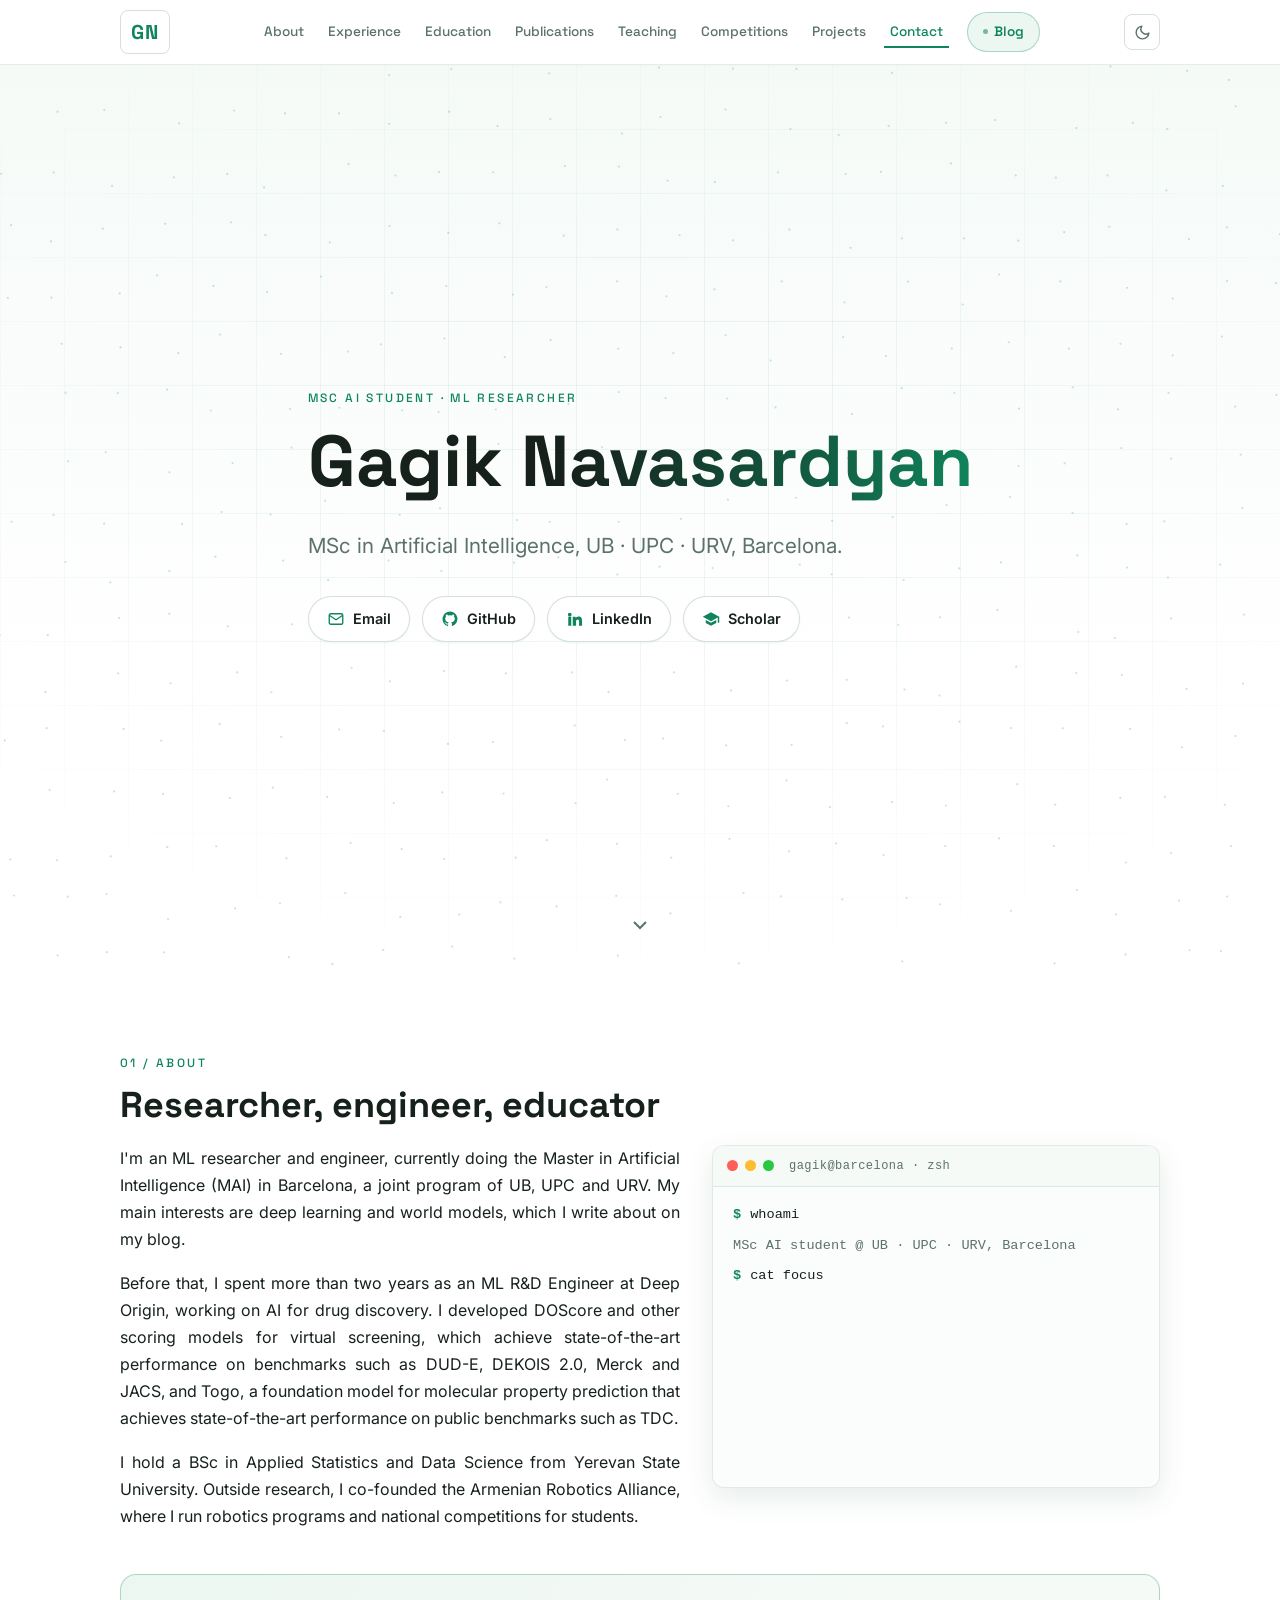
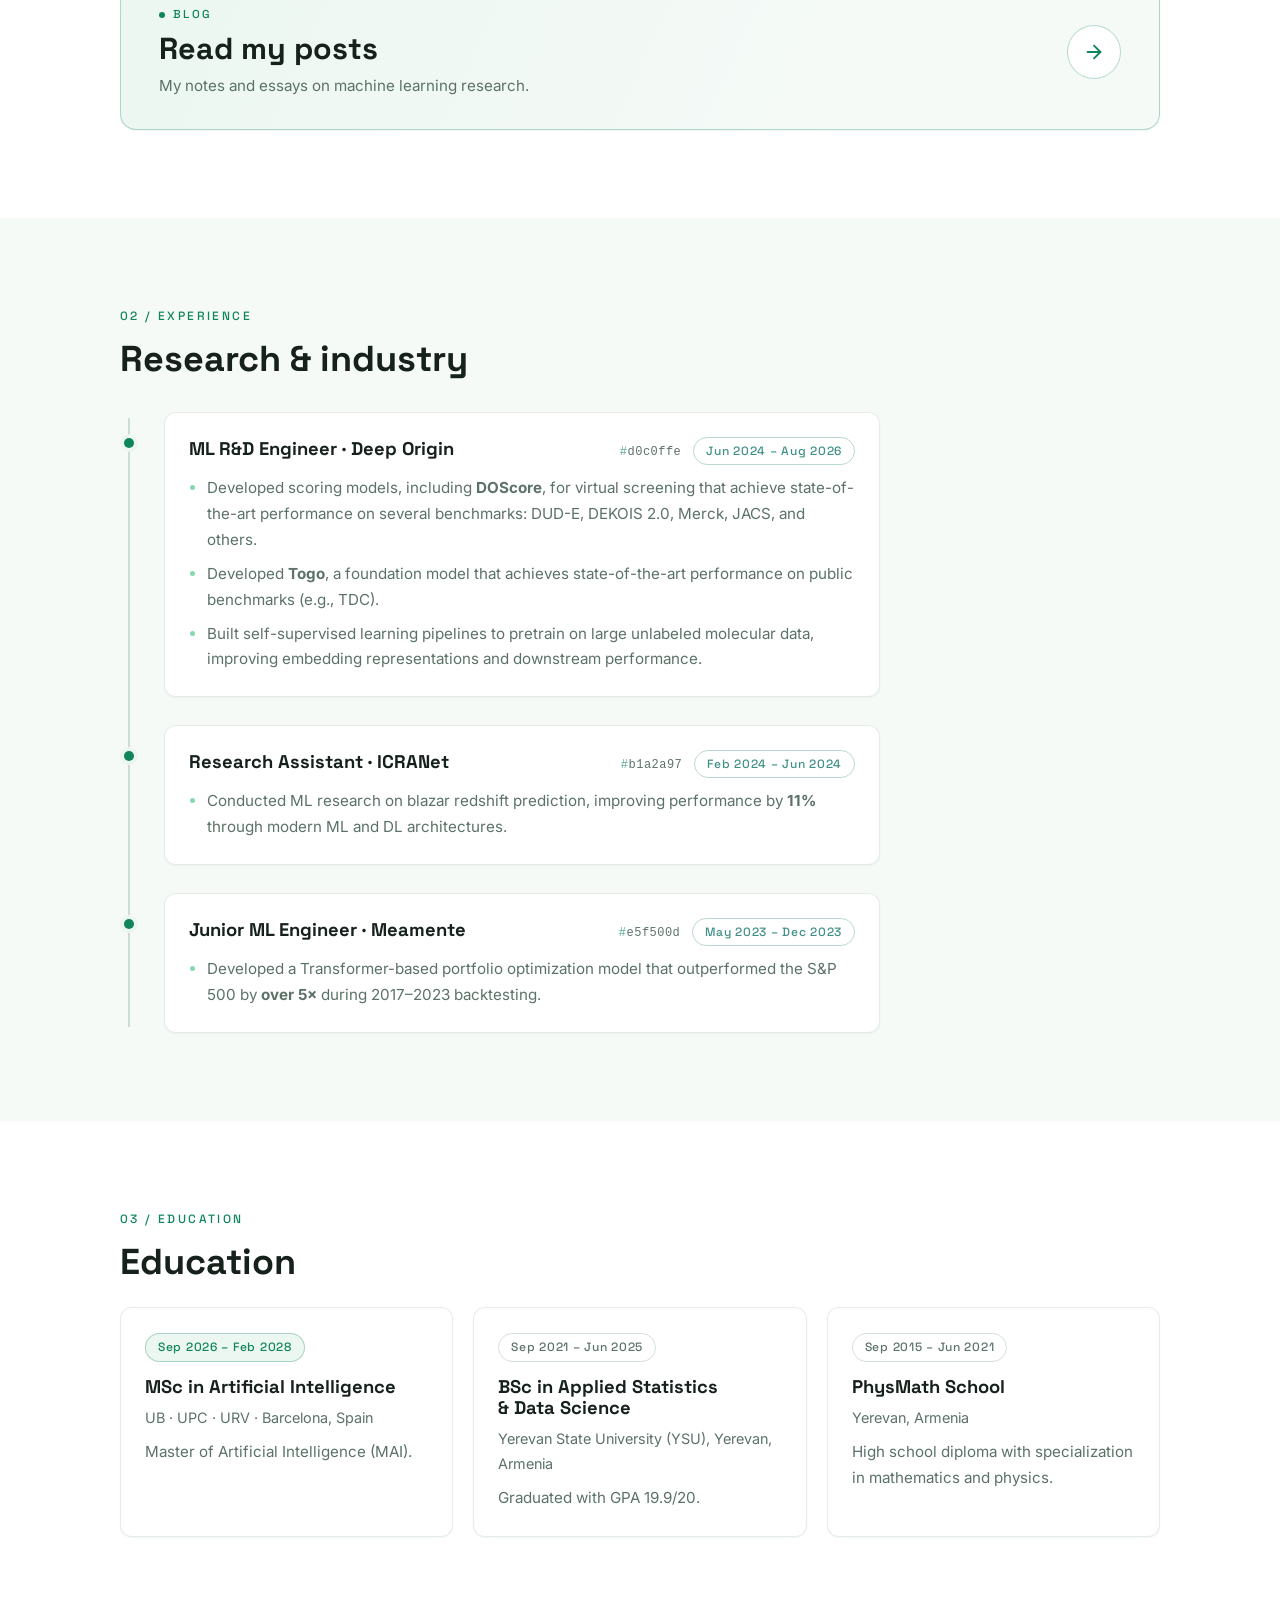
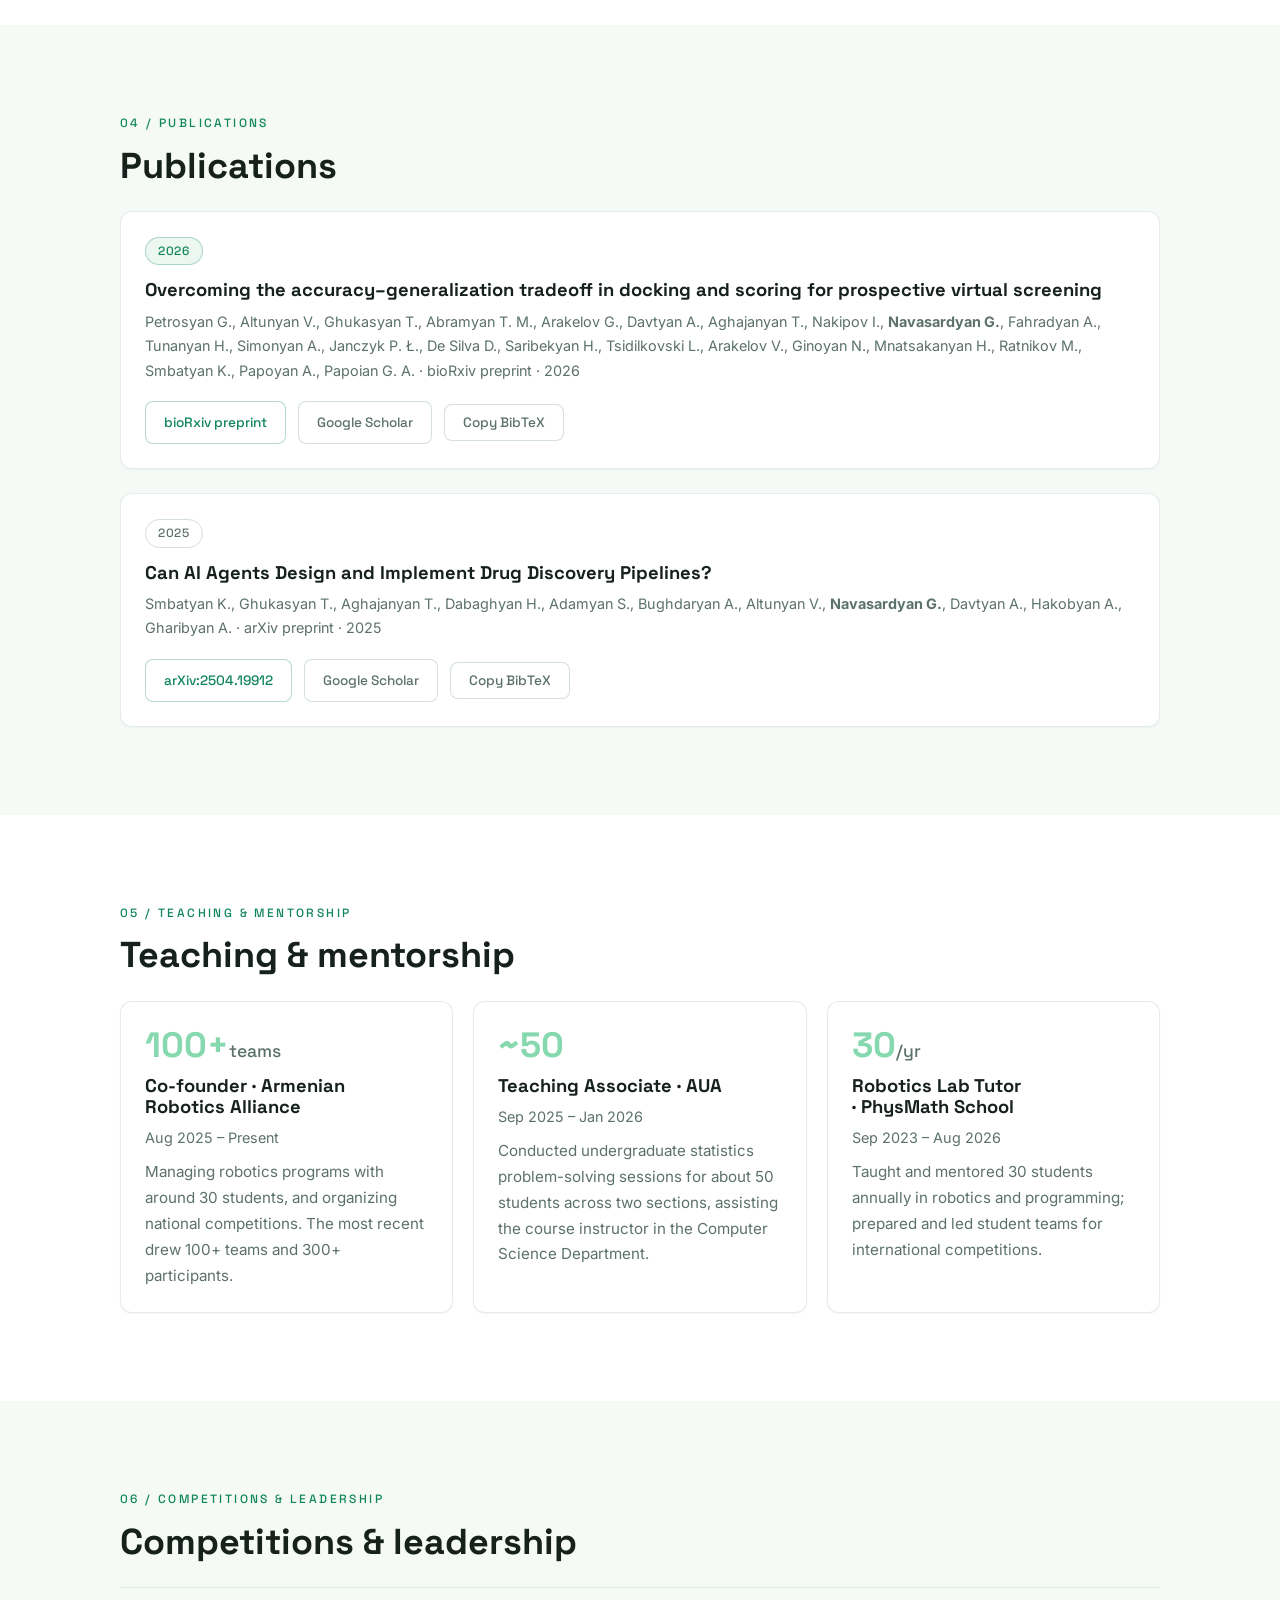
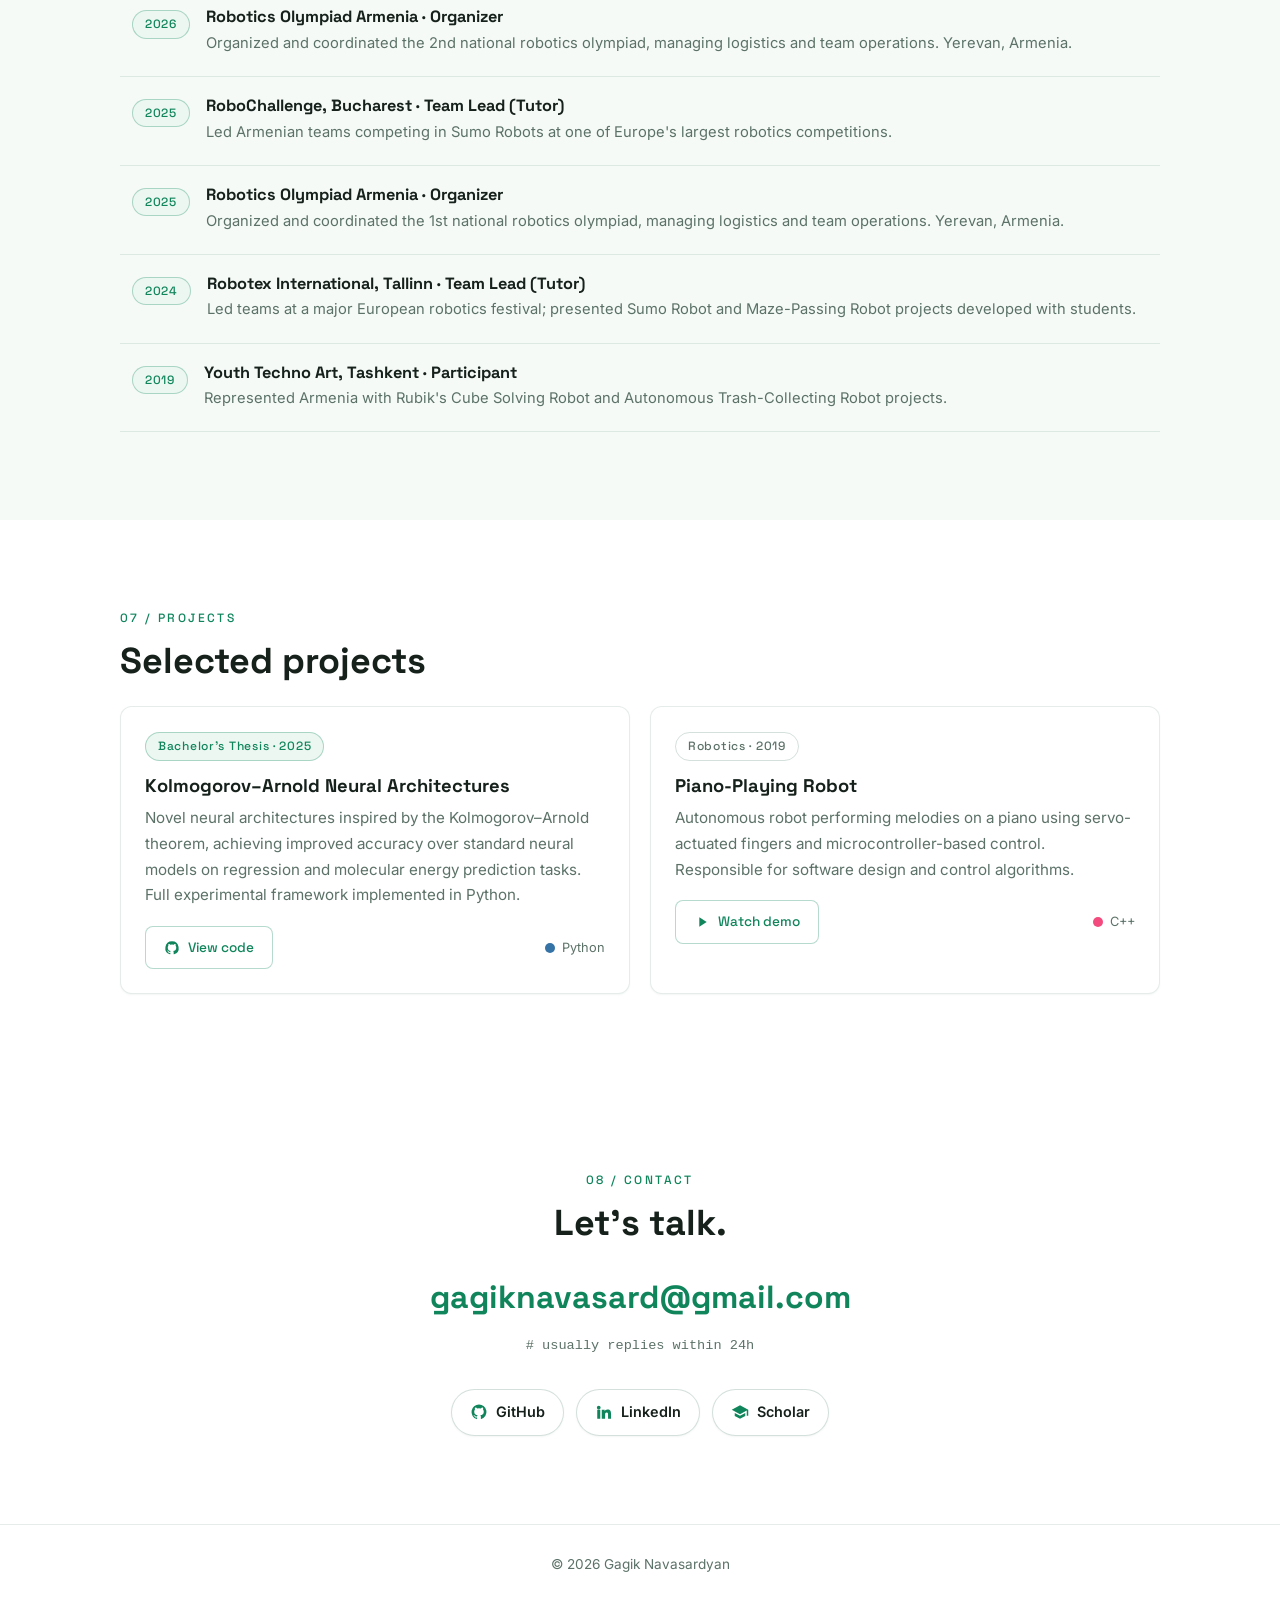
==== commit 63c50590: "Auto-hide header on phone scroll; justify post text on phones" ====
--- a/index.html
+++ b/index.html
@@ -27,6 +27,7 @@
   <script src="theme.js"></script>
   <link rel="stylesheet" href="styles.css">
   <script src="script.js" defer></script>
+  <script src="header.js" defer></script>
 
   <script type="application/ld+json">
   {
--- a/styles.css
+++ b/styles.css
@@ -191,6 +191,16 @@
   -webkit-backdrop-filter: blur(12px);
   backdrop-filter: blur(12px);
   border-bottom: 1px solid var(--border);
+  transition: transform 300ms ease, opacity 300ms ease;
+}
+/* header.js: faded out while scrolling down on narrow screens. */
+.site-header.is-hidden {
+  transform: translateY(-100%);
+  opacity: 0;
+  pointer-events: none;
+}
+@media (prefers-reduced-motion: reduce) {
+  .site-header { transition: none; }
 }
 html.js .site-header::after {
   content: "";
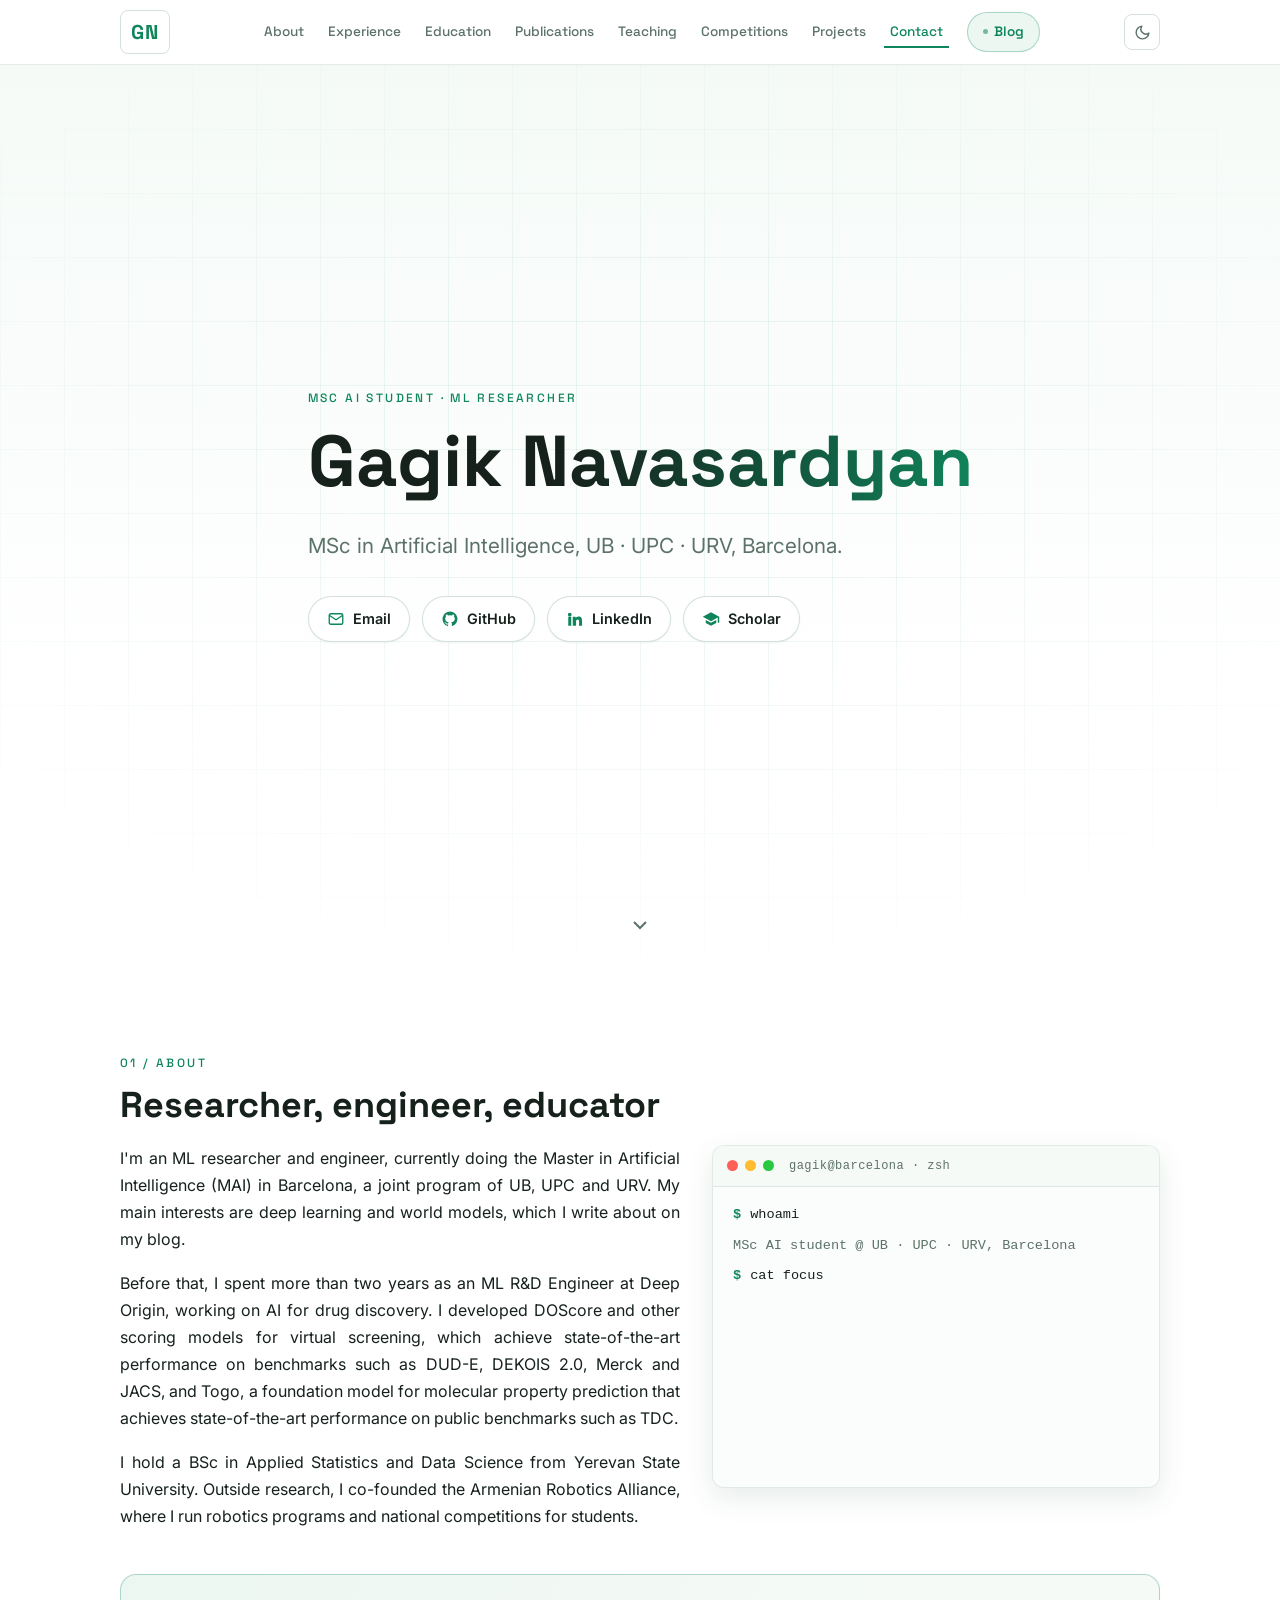
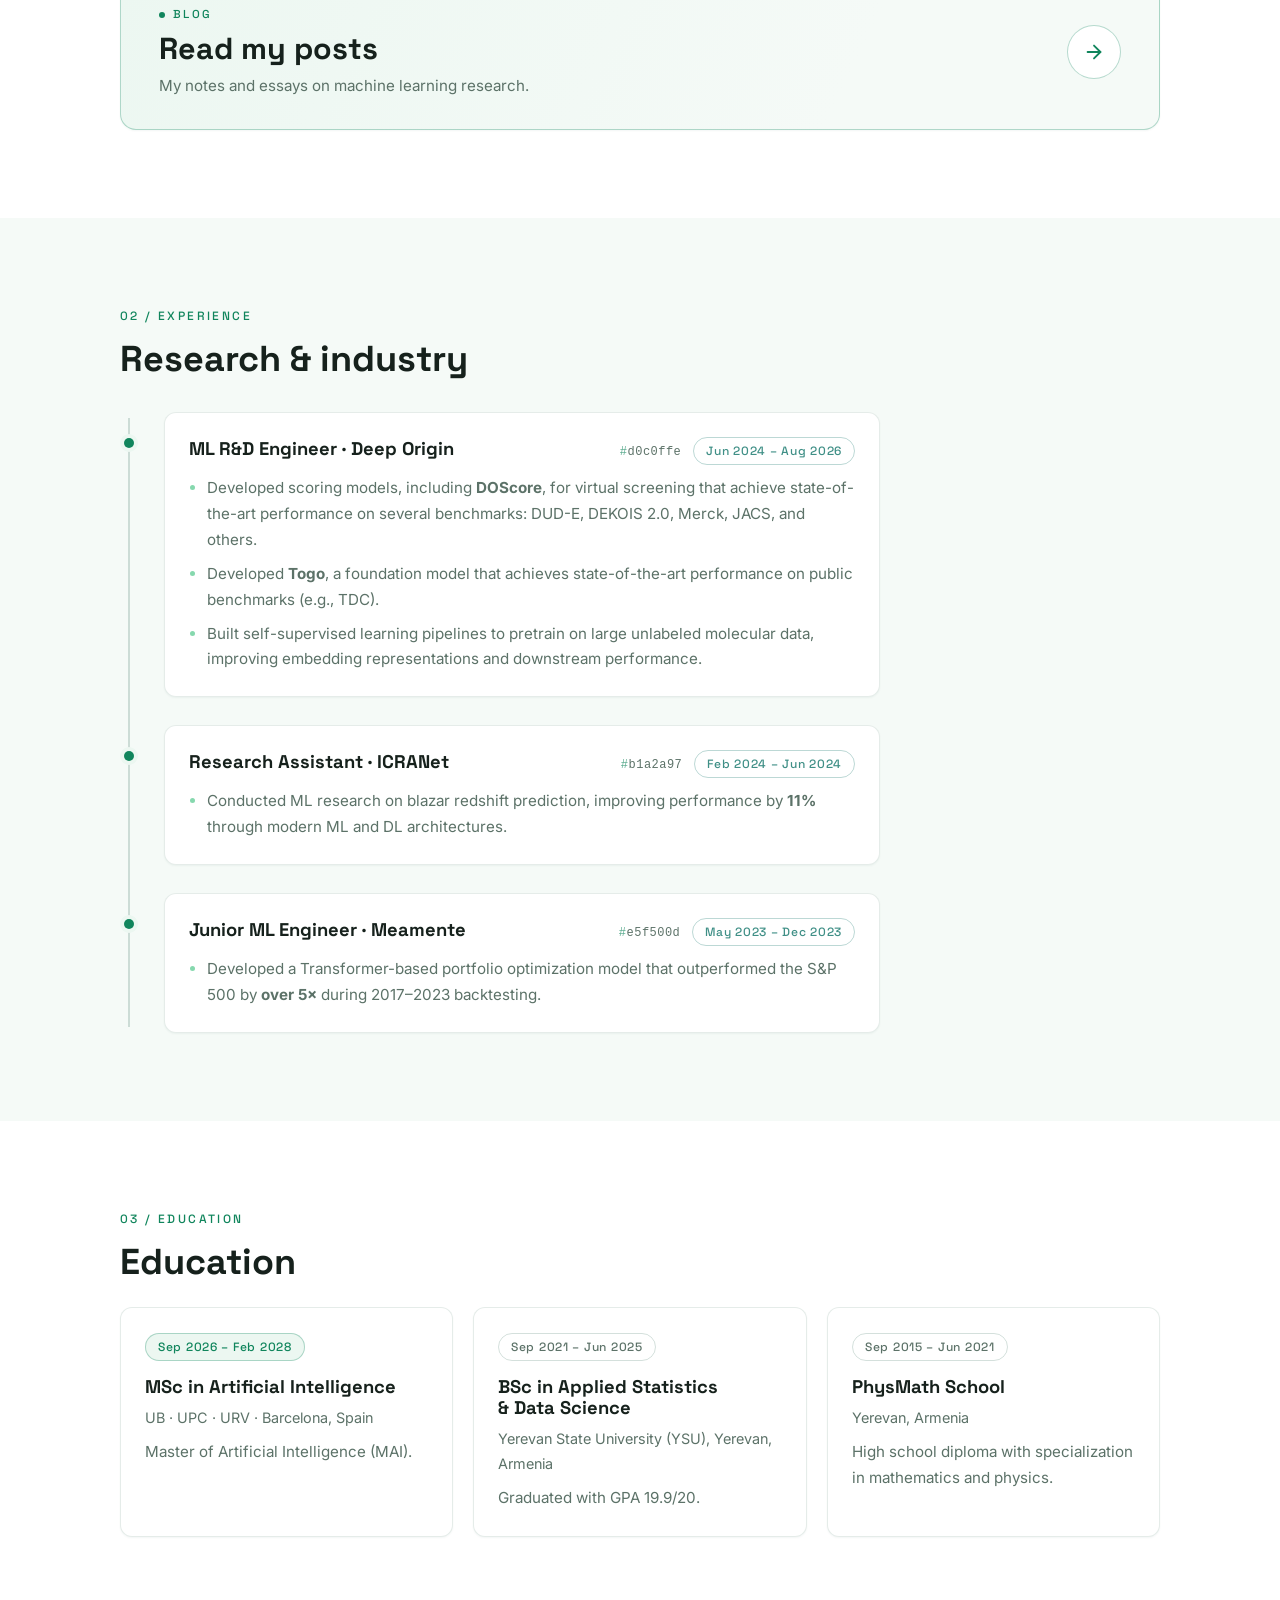
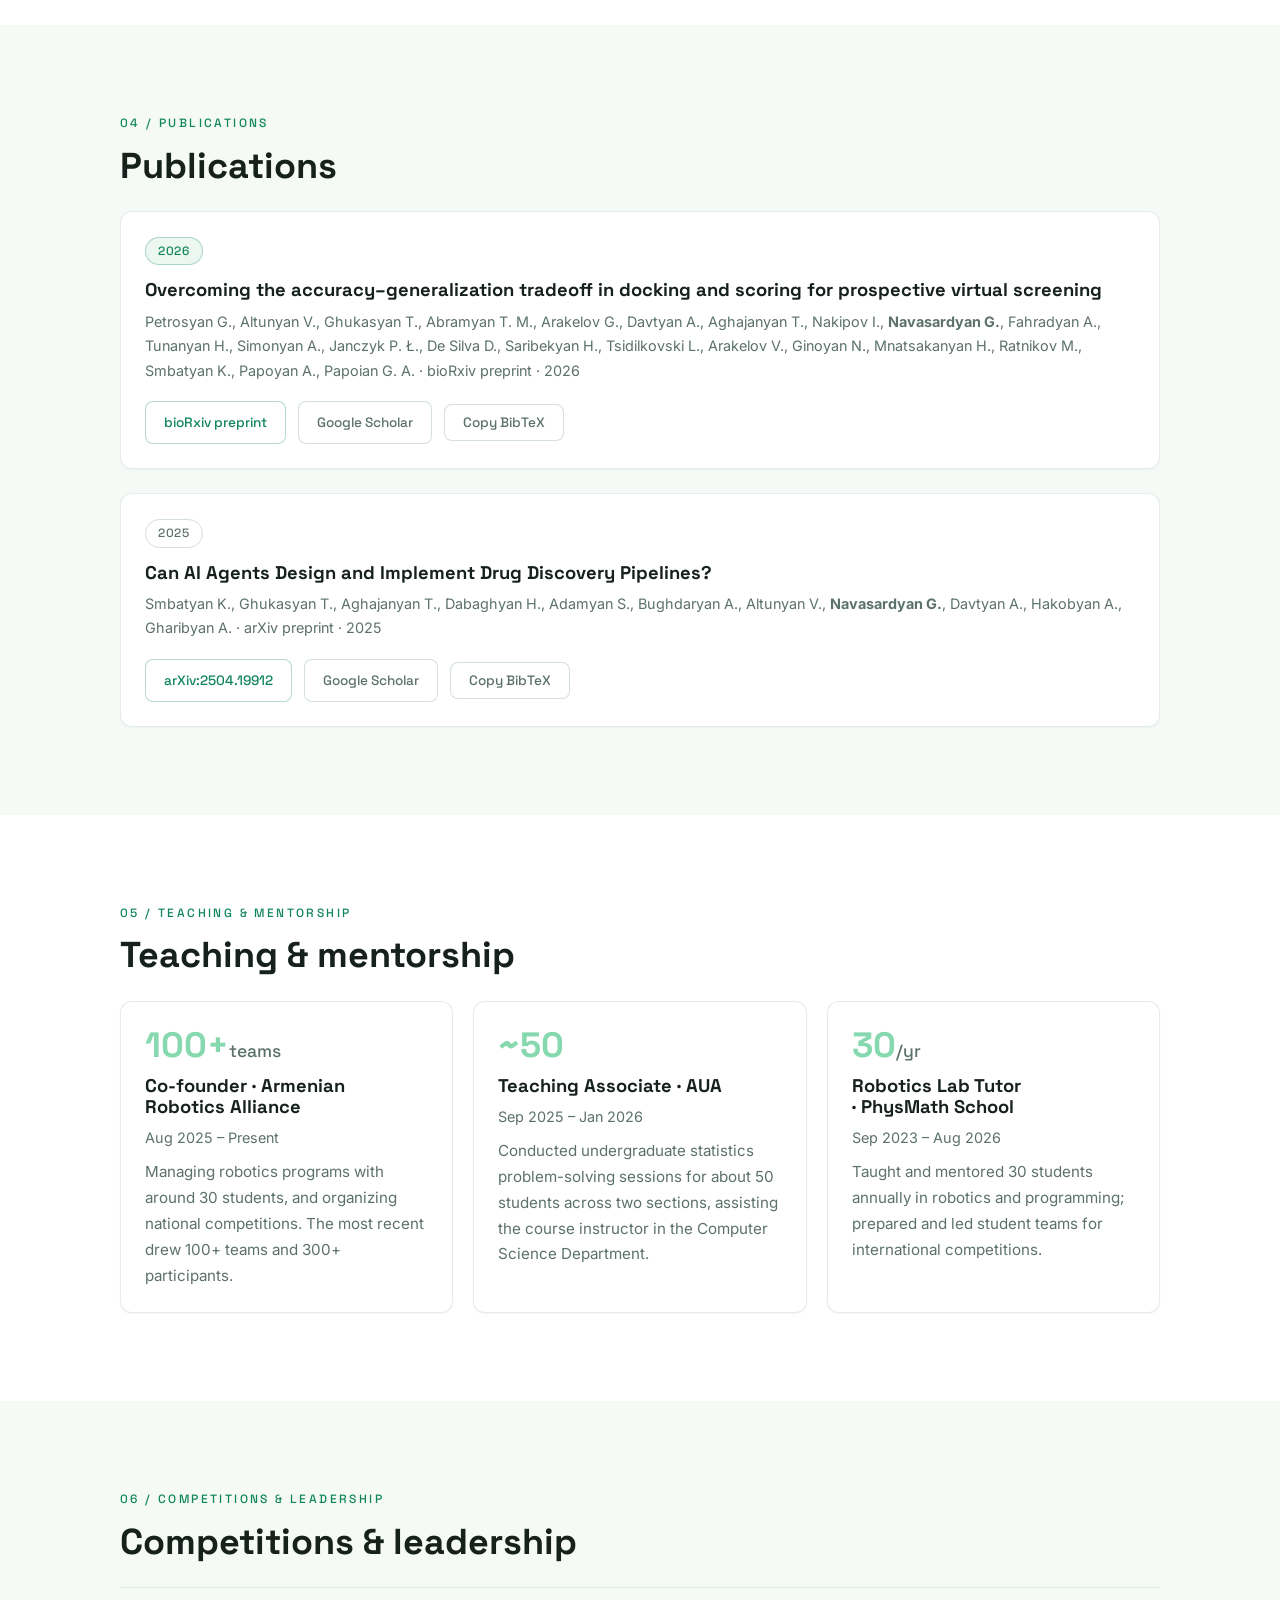
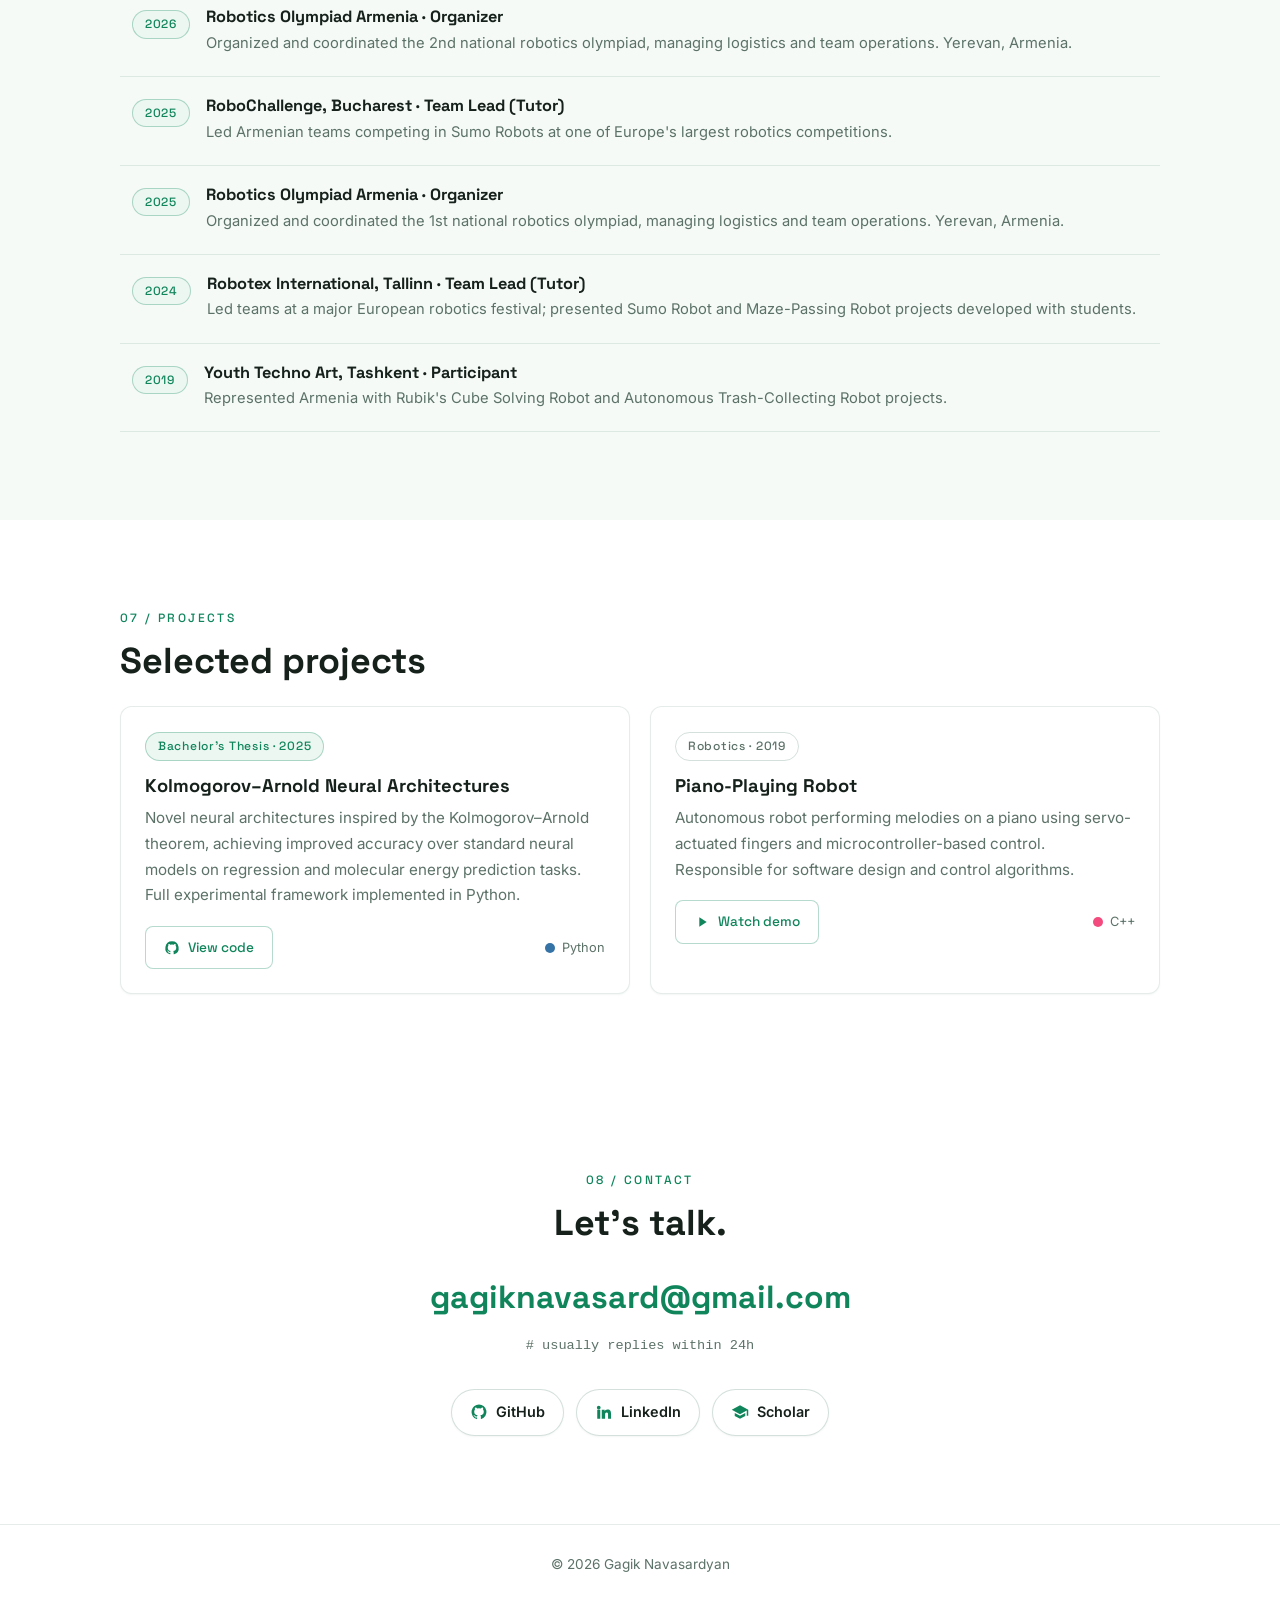
==== commit e1b51ef2: "Restore left-aligned post text on phones; version CSS/JS links so updates are not cached" ====
--- a/index.html
+++ b/index.html
@@ -24,10 +24,10 @@
   <link rel="preconnect" href="https://fonts.gstatic.com" crossorigin>
   <link href="https://fonts.googleapis.com/css2?family=Inter:wght@400;600&family=Space+Grotesk:wght@500;700&display=swap" rel="stylesheet">
 
-  <script src="theme.js"></script>
-  <link rel="stylesheet" href="styles.css">
-  <script src="script.js" defer></script>
-  <script src="header.js" defer></script>
+  <script src="theme.js?v=adc9bed3"></script>
+  <link rel="stylesheet" href="styles.css?v=84ca58f2">
+  <script src="script.js?v=60461ca5" defer></script>
+  <script src="header.js?v=b237b89f" defer></script>
 
   <script type="application/ld+json">
   {
